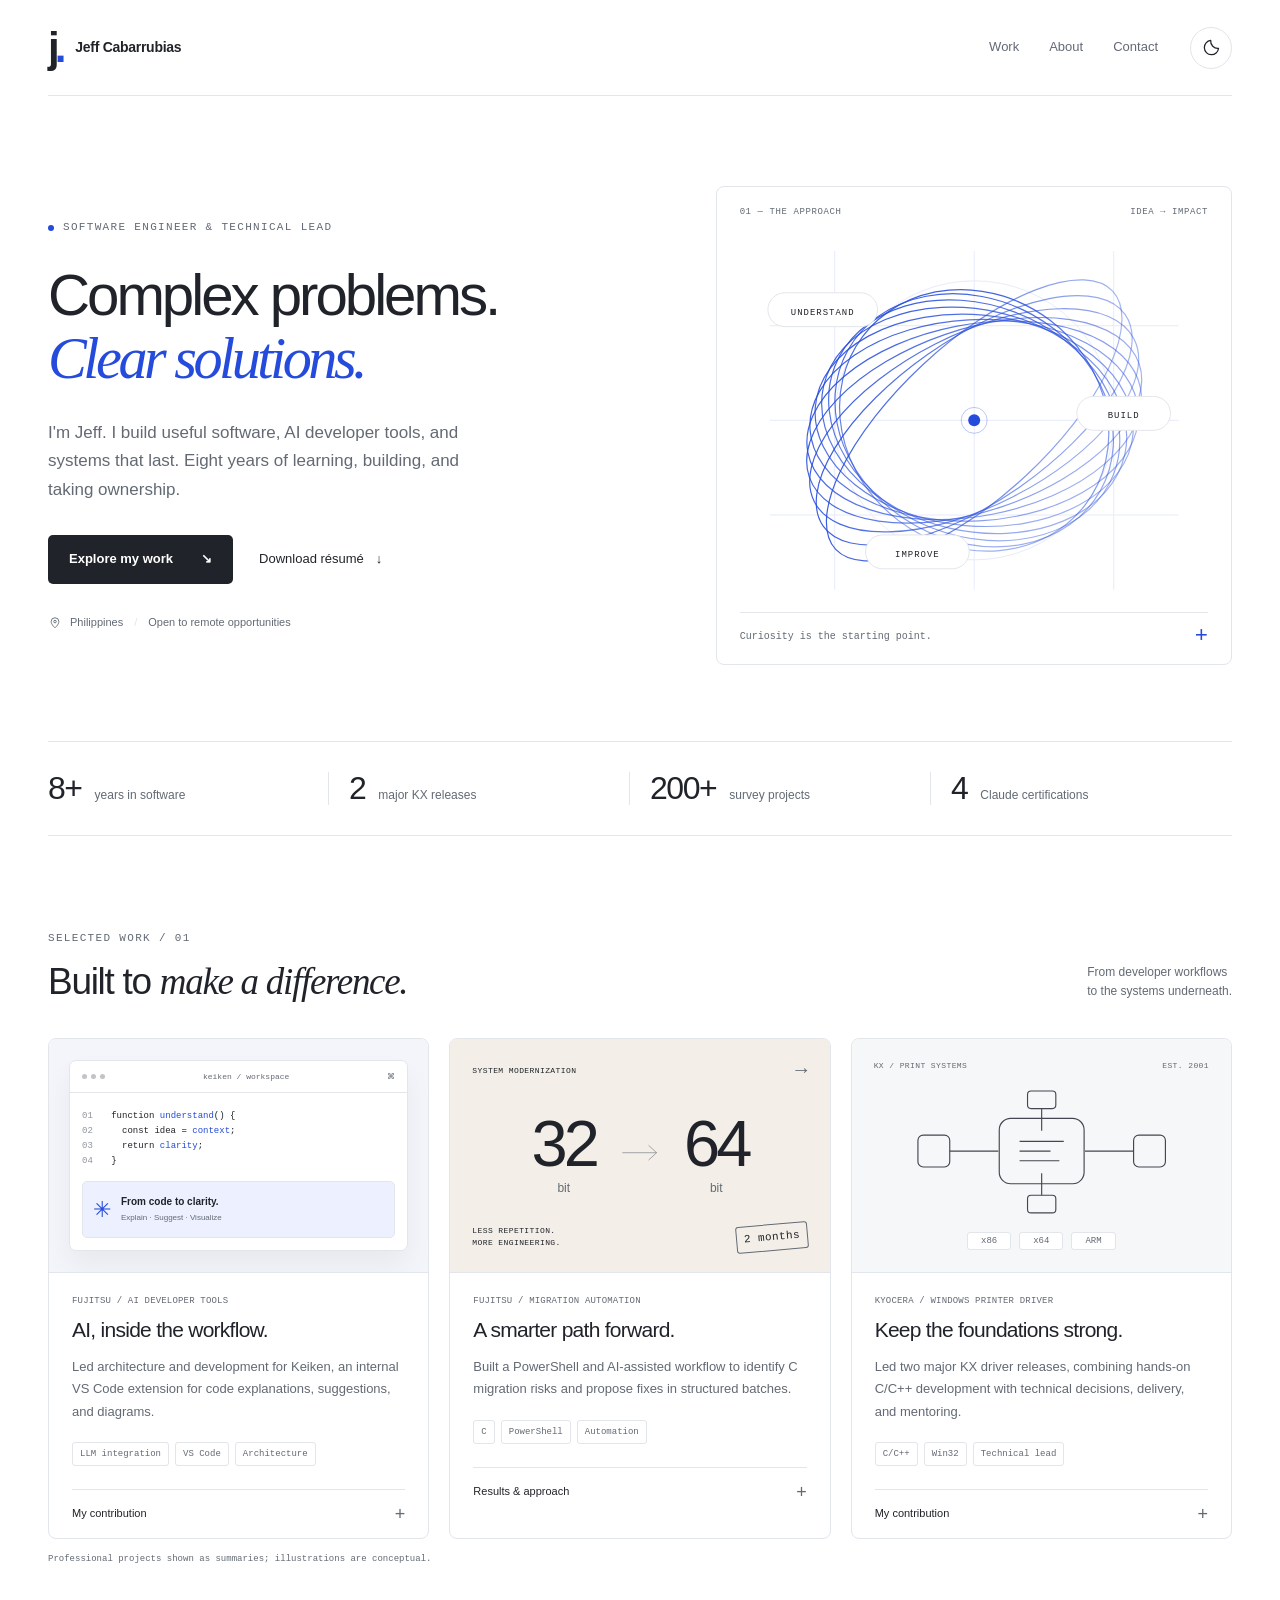
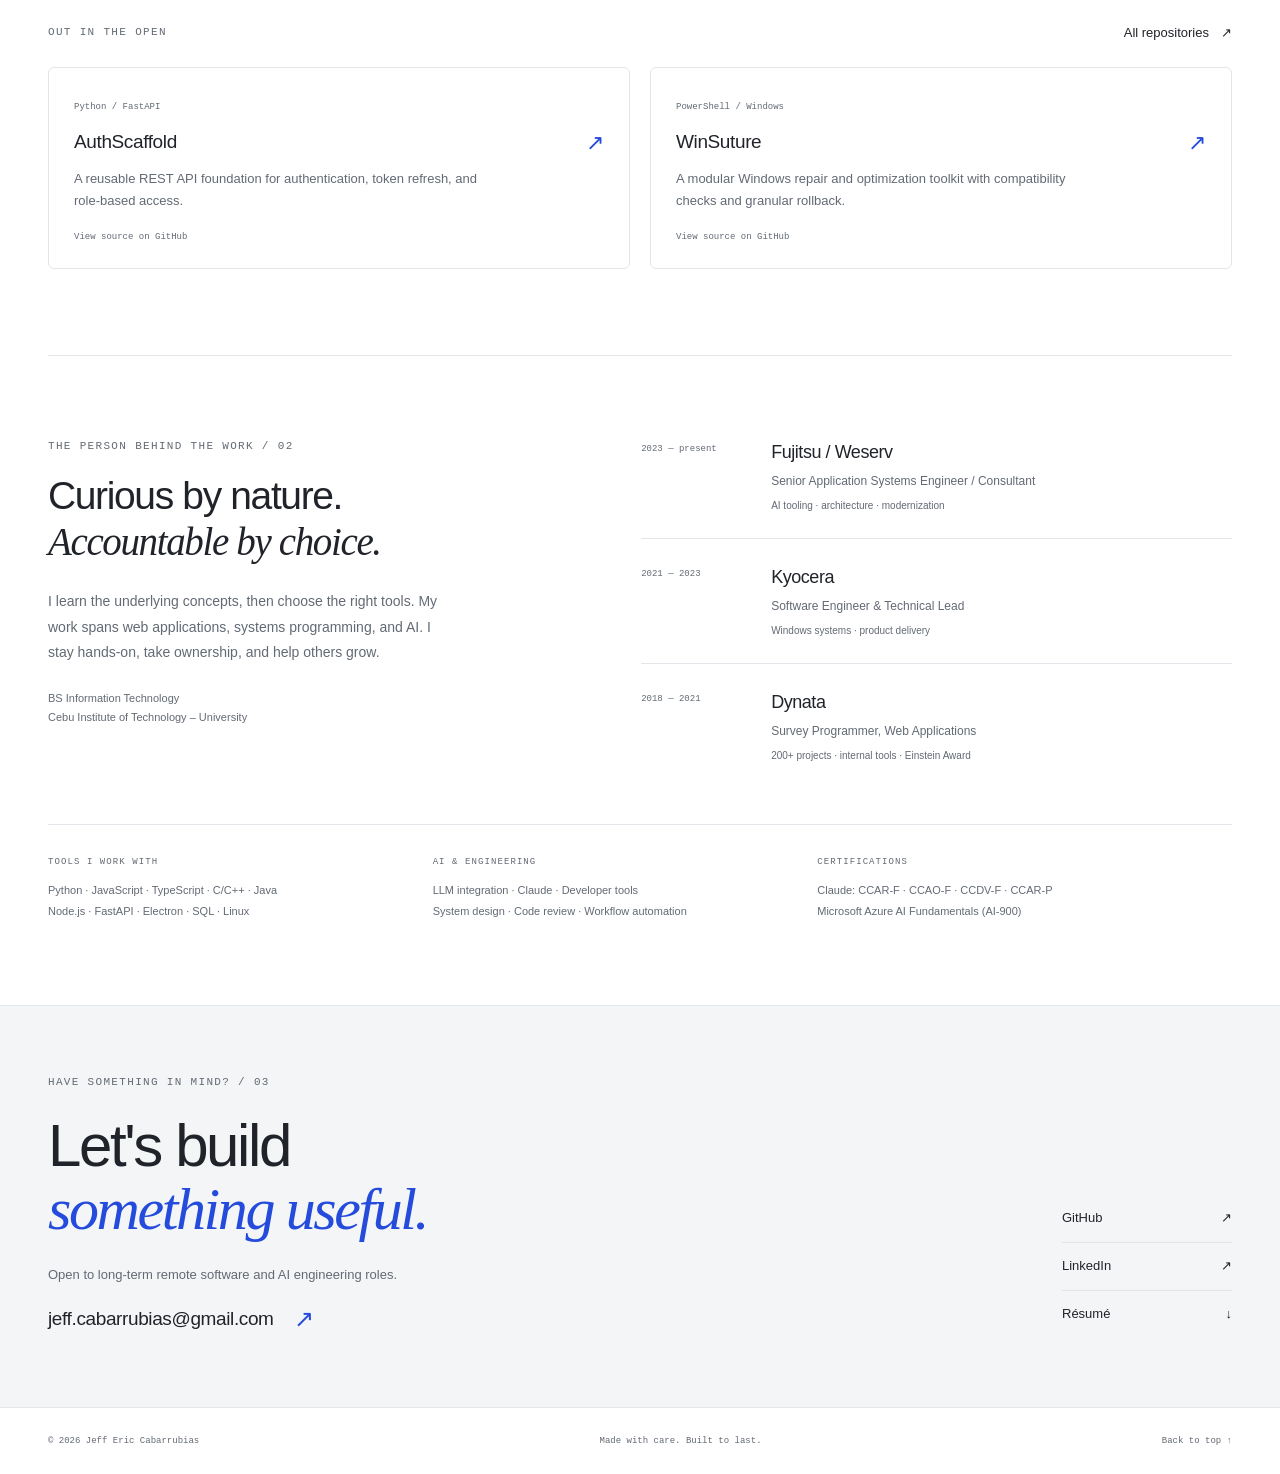
==== docs/index.html @ 63ec61ea "Add concise software and AI portfolio with light and dark themes" ====
<!doctype html>
<html lang="en" data-theme="light">
<head>
  <meta charset="utf-8">
  <meta name="viewport" content="width=device-width, initial-scale=1">
  <meta name="color-scheme" content="light dark">
  <meta name="theme-color" content="#ffffff">
  <meta name="description" content="Jeff Eric Cabarrubias — senior software engineer and technical lead. Software architecture, AI developer tools, and systems modernization. Based in the Philippines, open to remote work.">
  <meta property="og:title" content="Jeff Cabarrubias — Software & AI Engineer">
  <meta property="og:description" content="Complex problems. Clear solutions. Selected work in software, AI developer tools, and systems modernization.">
  <meta property="og:type" content="website">
  <meta property="og:url" content="https://idealkingdom.github.io/idealkingdom/">
  <meta property="og:image" content="https://idealkingdom.github.io/idealkingdom/assets/social.png">
  <meta name="twitter:card" content="summary_large_image">
  <link rel="canonical" href="https://idealkingdom.github.io/idealkingdom/">
  <link rel="icon" href="assets/favicon.svg" type="image/svg+xml">
  <link rel="stylesheet" href="styles.css">
  <title>Jeff Cabarrubias — Software & AI Engineer</title>
  <script>
    try {
      if (localStorage.getItem('jeff-portfolio-theme') === 'dark') {
        document.documentElement.dataset.theme = 'dark';
        document.querySelector('meta[name="theme-color"]').content = '#141619';
      }
    } catch (_) {}
  </script>
  <script type="application/ld+json">
  {"@context":"https://schema.org","@type":"Person","name":"Jeff Eric Cabarrubias","jobTitle":"Senior Software Engineer / Technical Lead","url":"https://idealkingdom.github.io/idealkingdom/","email":"mailto:jeff.cabarrubias@gmail.com","sameAs":["https://github.com/idealkingdom","https://www.linkedin.com/in/jeff-eric-cabarrubias-9a2271164/"],"knowsAbout":["Software architecture","AI developer tools","Python","JavaScript","TypeScript","C/C++","Systems modernization"]}
  </script>
</head>
<body>
  <a class="skip-link" href="#main">Skip to content</a>
  <header class="site-header wrap">
    <a class="brand" href="#" aria-label="Jeff Cabarrubias, back to top"><span class="brand-mark" aria-hidden="true">j<span>.</span></span><span class="brand-name">Jeff Cabarrubias</span></a>
    <nav aria-label="Main navigation">
      <a href="#work">Work</a><a href="#about">About</a><a href="#contact">Contact</a>
    </nav>
    <button class="theme-toggle" id="theme-toggle" type="button" aria-label="Switch to dark mode" aria-pressed="false" hidden>
      <svg class="moon" viewBox="0 0 24 24" aria-hidden="true"><path d="M20.9 13A9 9 0 0 1 11 3.1 9 9 0 1 0 20.9 13Z"/></svg>
      <svg class="sun" viewBox="0 0 24 24" aria-hidden="true"><circle cx="12" cy="12" r="4"/><path d="M12 2v2m0 16v2M2 12h2m16 0h2M4.9 4.9l1.4 1.4m11.4 11.4 1.4 1.4M4.9 19.1l1.4-1.4M17.7 6.3l1.4-1.4"/></svg>
    </button>
  </header>

  <main id="main">
    <section class="hero wrap" aria-labelledby="hero-title">
      <div class="hero-copy">
        <p class="eyebrow"><span class="status-dot" aria-hidden="true"></span> Software engineer & technical lead</p>
        <h1 id="hero-title">Complex problems.<br><span class="serif accent">Clear solutions.</span></h1>
        <p class="hero-description">I'm Jeff. I build useful software, AI developer tools, and systems that last. Eight years of learning, building, and taking ownership.</p>
        <div class="hero-actions"><a class="button primary" href="#work">Explore my work <span aria-hidden="true">↘</span></a><a class="text-link" href="assets/Jeff_Eric_Cabarrubias_Resume.pdf" download>Download résumé <span aria-hidden="true">↓</span></a></div>
        <p class="location"><svg viewBox="0 0 20 20" aria-hidden="true"><path d="M15.5 8c0 4-5.5 9-5.5 9S4.5 12 4.5 8a5.5 5.5 0 1 1 11 0Z"/><circle cx="10" cy="8" r="1.8"/></svg> Philippines <span aria-hidden="true">/</span> Open to remote opportunities</p>
      </div>
      <div class="hero-art" aria-hidden="true">
        <div class="art-meta"><span>01 — THE APPROACH</span><span>IDEA → IMPACT</span></div>
        <svg class="orbit-art" viewBox="0 0 470 380" fill="none">
          <defs><linearGradient id="orbit-ink" x1="65" y1="60" x2="400" y2="350" gradientUnits="userSpaceOnUse"><stop stop-color="currentColor"/><stop offset="1" stop-color="currentColor" stop-opacity=".28"/></linearGradient></defs>
          <g class="art-grid" stroke="currentColor" opacity=".1"><path d="M30 95h410M30 190h410M30 285h410M95 20v340M235 20v340M375 20v340"/><circle cx="235" cy="190" r="140"/></g>
          <g stroke="url(#orbit-ink)" stroke-width="1.2">
            <ellipse cx="235" cy="190" rx="190" ry="76" transform="rotate(-43 235 190)"/><ellipse cx="235" cy="190" rx="185" ry="81" transform="rotate(-35 235 190)"/><ellipse cx="235" cy="190" rx="180" ry="86" transform="rotate(-27 235 190)"/><ellipse cx="235" cy="190" rx="175" ry="91" transform="rotate(-19 235 190)"/><ellipse cx="235" cy="190" rx="170" ry="96" transform="rotate(-11 235 190)"/><ellipse cx="235" cy="190" rx="165" ry="101" transform="rotate(-3 235 190)"/><ellipse cx="235" cy="190" rx="160" ry="106" transform="rotate(5 235 190)"/><ellipse cx="235" cy="190" rx="155" ry="111" transform="rotate(13 235 190)"/><ellipse cx="235" cy="190" rx="150" ry="116" transform="rotate(21 235 190)"/><ellipse cx="235" cy="190" rx="145" ry="121" transform="rotate(29 235 190)"/><ellipse cx="235" cy="190" rx="140" ry="126" transform="rotate(37 235 190)"/>
          </g>
          <circle cx="235" cy="190" r="6" fill="currentColor"/><circle cx="235" cy="190" r="13" stroke="currentColor" opacity=".3"/>
          <g class="orbit-label"><rect x="28" y="62" width="110" height="34" rx="17"/><text x="83" y="84" text-anchor="middle">UNDERSTAND</text><rect x="338" y="166" width="94" height="34" rx="17"/><text x="385" y="188" text-anchor="middle">BUILD</text><rect x="126" y="305" width="104" height="34" rx="17"/><text x="178" y="327" text-anchor="middle">IMPROVE</text></g>
        </svg>
        <div class="art-footer"><span>Curiosity is the starting point.</span><span class="art-plus">+</span></div>
      </div>
    </section>

    <div class="proof-strip wrap" aria-label="Career highlights">
      <div><strong>8+</strong><span>years in software</span></div><div><strong>2</strong><span>major KX releases</span></div><div><strong>200+</strong><span>survey projects</span></div><div><strong>4</strong><span>Claude certifications</span></div>
    </div>

    <section id="work" class="work-section wrap" aria-labelledby="work-title">
      <div class="section-heading"><div><p class="eyebrow">Selected work / 01</p><h2 id="work-title">Built to <span class="serif">make a difference.</span></h2></div><p>From developer workflows<br>to the systems underneath.</p></div>
      <div class="case-grid">
        <article class="case-card">
          <div class="case-art ai-art" aria-hidden="true">
            <div class="mini-editor"><div class="editor-bar"><span><i></i><i></i><i></i></span><span>keiken / workspace</span><span>⌘</span></div><div class="editor-body"><div class="code-lines"><span><b>01</b> function <em>understand</em>() {</span><span><b>02</b> &nbsp; const idea = <em>context</em>;</span><span><b>03</b> &nbsp; return <em>clarity</em>;</span><span><b>04</b> }</span></div><div class="ai-panel"><span class="ai-star">✳</span><div><strong>From code to clarity.</strong><span>Explain · Suggest · Visualize</span></div></div></div></div>
          </div>
          <div class="case-body"><p class="project-meta">Fujitsu / AI developer tools</p><h3>AI, inside the workflow.</h3><p>Led architecture and development for Keiken, an internal VS Code extension for code explanations, suggestions, and diagrams.</p><div class="tags"><span>LLM integration</span><span>VS Code</span><span>Architecture</span></div><details><summary>My contribution <span aria-hidden="true">+</span></summary><div class="case-detail">Built key features, expanded language support, integrated model updates, resolved performance issues, and mentored developers. The focus: making AI useful where engineers already work.</div></details></div>
        </article>
        <article class="case-card">
          <div class="case-art migration-art" aria-hidden="true"><div class="migration-top"><span>SYSTEM MODERNIZATION</span><span>→</span></div><div class="bit-transfer"><span>32<span>bit</span></span><svg viewBox="0 0 70 34"><path d="M4 17h60M50 4l14 13-14 13"/></svg><span>64<span>bit</span></span></div><div class="migration-bottom"><span>LESS REPETITION.<br>MORE ENGINEERING.</span><span class="migration-stamp">2 months</span></div></div>
          <div class="case-body"><p class="project-meta">Fujitsu / Migration automation</p><h3>A smarter path forward.</h3><p>Built a PowerShell and AI-assisted workflow to identify C migration risks and propose fixes in structured batches.</p><div class="tags"><span>C</span><span>PowerShell</span><span>Automation</span></div><details><summary>Results & approach <span aria-hidden="true">+</span></summary><div class="case-detail">The team completed the project in 2 months against an initial 1–2 year estimate, saving approximately US$70k. I optimized batching and API usage; proposed fixes still needed engineering review and validation.</div></details></div>
        </article>
        <article class="case-card">
          <div class="case-art systems-art" aria-hidden="true"><div class="systems-top"><span>KX / PRINT SYSTEMS</span><span>EST. 2001</span></div><svg viewBox="0 0 340 155" class="systems-diagram"><path d="M66 77h55m98 0h55M170 29v25m0 48v25"/><rect x="122" y="40" width="96" height="74" rx="13"/><path d="M145 66h50m-50 11h35m-35 11h45"/><rect x="30" y="59" width="36" height="36" rx="6"/><rect x="274" y="59" width="36" height="36" rx="6"/><rect x="154" y="9" width="32" height="20" rx="4"/><rect x="154" y="127" width="32" height="20" rx="4"/></svg><div class="architecture-list"><span>x86</span><span>x64</span><span>ARM</span></div></div>
          <div class="case-body"><p class="project-meta">Kyocera / Windows printer driver</p><h3>Keep the foundations strong.</h3><p>Led two major KX driver releases, combining hands-on C/C++ development with technical decisions, delivery, and mentoring.</p><div class="tags"><span>C/C++</span><span>Win32</span><span>Technical lead</span></div><details><summary>My contribution <span aria-hidden="true">+</span></summary><div class="case-detail">Handled nearly 300 Jira tickets across two years. Added SHA-2 support for SNMP security and a modern WebView2 help experience while maintaining compatibility across printer models and architectures.</div></details></div>
        </article>
      </div>
      <p class="work-note">Professional projects shown as summaries; illustrations are conceptual.</p>

      <div class="public-work"><div class="public-heading"><p class="eyebrow">Out in the open</p><a class="text-link" href="https://github.com/idealkingdom" target="_blank" rel="noopener noreferrer">All repositories <span aria-hidden="true">↗</span></a></div><div class="repo-grid">
        <a class="repo-link" href="https://github.com/idealkingdom/rest-auth-scaffold-fastapi" target="_blank" rel="noopener noreferrer"><div><span class="repo-category">Python / FastAPI</span><h3>AuthScaffold <span aria-hidden="true">↗</span></h3><p>A reusable REST API foundation for authentication, token refresh, and role-based access.</p></div><span class="repo-footer">View source on GitHub</span></a>
        <a class="repo-link" href="https://github.com/idealkingdom/WinSuture" target="_blank" rel="noopener noreferrer"><div><span class="repo-category">PowerShell / Windows</span><h3>WinSuture <span aria-hidden="true">↗</span></h3><p>A modular Windows repair and optimization toolkit with compatibility checks and granular rollback.</p></div><span class="repo-footer">View source on GitHub</span></a>
      </div></div>
    </section>

    <section id="about" class="about-section wrap" aria-labelledby="about-title">
      <div class="about-intro"><p class="eyebrow">The person behind the work / 02</p><h2 id="about-title">Curious by nature.<br><span class="serif">Accountable by choice.</span></h2><p>I learn the underlying concepts, then choose the right tools. My work spans web applications, systems programming, and AI. I stay hands-on, take ownership, and help others grow.</p><p class="education">BS Information Technology<br>Cebu Institute of Technology – University</p></div>
      <div class="experience"><div class="experience-row"><span class="experience-date">2023 — present</span><div><h3>Fujitsu / Weserv</h3><p>Senior Application Systems Engineer / Consultant</p><span>AI tooling · architecture · modernization</span></div></div><div class="experience-row"><span class="experience-date">2021 — 2023</span><div><h3>Kyocera</h3><p>Software Engineer & Technical Lead</p><span>Windows systems · product delivery</span></div></div><div class="experience-row"><span class="experience-date">2018 — 2021</span><div><h3>Dynata</h3><p>Survey Programmer, Web Applications</p><span>200+ projects · internal tools · Einstein Award</span></div></div></div>
      <div class="toolbox"><div><p class="eyebrow">Tools I work with</p><p>Python · JavaScript · TypeScript · C/C++ · Java<br>Node.js · FastAPI · Electron · SQL · Linux</p></div><div><p class="eyebrow">AI & engineering</p><p>LLM integration · Claude · Developer tools<br>System design · Code review · Workflow automation</p></div><div><p class="eyebrow">Certifications</p><p>Claude: CCAR-F · CCAO-F · CCDV-F · CCAR-P<br>Microsoft Azure AI Fundamentals (AI-900)</p></div></div>
    </section>

    <section id="contact" class="contact-section" aria-labelledby="contact-title"><div class="wrap contact-inner"><div><p class="eyebrow">Have something in mind? / 03</p><h2 id="contact-title">Let's build<br><span class="serif">something useful.</span></h2><p>Open to long-term remote software and AI engineering roles.</p><a class="contact-email" href="mailto:jeff.cabarrubias@gmail.com">jeff.cabarrubias@gmail.com <span aria-hidden="true">↗</span></a></div><div class="contact-links"><a href="https://github.com/idealkingdom" target="_blank" rel="noopener noreferrer">GitHub <span aria-hidden="true">↗</span></a><a href="https://www.linkedin.com/in/jeff-eric-cabarrubias-9a2271164/" target="_blank" rel="noopener noreferrer">LinkedIn <span aria-hidden="true">↗</span></a><a href="assets/Jeff_Eric_Cabarrubias_Resume.pdf" download>Résumé <span aria-hidden="true">↓</span></a></div></div></section>
  </main>
  <footer class="site-footer wrap"><span>© <span id="year">2026</span> Jeff Eric Cabarrubias</span><span>Made with care. Built to last.</span><a href="#">Back to top <span aria-hidden="true">↑</span></a></footer>
  <script src="script.js" defer></script>
</body>
</html>
---- docs/styles.css ----
/* Light-first, dependency-free portfolio. All layout widths are fluid. */
:root{--bg:#fff;--fg:#202329;--muted:#636a74;--line:#e2e5e9;--surface:#f6f7f8;--accent:#244bdb;--accent-soft:#edf1ff;--header:rgba(255,255,255,.94);--art-bg:#f3f5fa;--code:#fff;--warm:#f3efe8;--ink:#444751;--contact:#f4f5f7;--focus:#244bdb;color-scheme:light;--sans:Arial,Helvetica,sans-serif;--mono:"SFMono-Regular",Consolas,"Liberation Mono",monospace}
:root[data-theme="dark"]{--bg:#141619;--fg:#edf0f4;--muted:#a7aeb9;--line:#343941;--surface:#20242a;--accent:#9aafff;--accent-soft:#252e49;--header:rgba(20,22,25,.94);--art-bg:#1d2537;--code:#1a1e25;--warm:#2e2b27;--ink:#cbd0dc;--contact:#1c2026;--focus:#b8c7ff;color-scheme:dark}
*{box-sizing:border-box}html{scroll-behavior:smooth;scroll-padding-top:100px}body{margin:0;background:var(--bg);color:var(--fg);font-family:var(--sans);font-size:16px;line-height:1.6;-webkit-font-smoothing:antialiased}a{color:inherit;text-decoration:none}button{font:inherit}svg{display:block}button,a,summary{-webkit-tap-highlight-color:transparent}a:focus-visible,button:focus-visible,summary:focus-visible{outline:3px solid var(--focus);outline-offset:5px;border-radius:4px}[hidden]{display:none!important}::selection{background:var(--accent);color:var(--bg)}.wrap{width:min(1184px,calc(100% - 96px));margin-inline:auto}.serif{font-family:Georgia,"Times New Roman",serif;font-weight:400;font-style:italic}.accent{color:var(--accent)}.eyebrow{font:11px/1.6 var(--mono);letter-spacing:.12em;text-transform:uppercase;margin:0 0 24px;color:var(--muted)}.skip-link{position:fixed;top:10px;left:10px;z-index:10;transform:translateY(-170%);padding:10px 16px;background:var(--fg);color:var(--bg)}.skip-link:focus{transform:none}
.site-header{display:flex;align-items:center;gap:32px;min-height:96px;border-bottom:1px solid var(--line)}.brand{display:flex;align-items:center;gap:14px;white-space:nowrap}.brand-mark{font-size:42px;line-height:1;font-weight:700;letter-spacing:-.12em}.brand-mark span{color:var(--accent)}.brand-name{font-size:14px;font-weight:600;letter-spacing:-.02em}.site-header nav{display:flex;gap:30px;margin-left:auto;font-size:13px}.site-header nav a{padding:10px 0;color:var(--muted)}.site-header nav a:hover{color:var(--accent)}.theme-toggle{width:42px;height:42px;display:grid;place-items:center;border:1px solid var(--line);border-radius:50%;background:var(--bg);color:var(--fg);cursor:pointer;flex-shrink:0}.theme-toggle:hover{background:var(--surface)}.theme-toggle svg{width:19px;height:19px;fill:none;stroke:currentColor;stroke-width:1.6;stroke-linecap:round;stroke-linejoin:round}.theme-toggle .sun{display:none}[data-theme="dark"] .theme-toggle .moon{display:none}[data-theme="dark"] .theme-toggle .sun{display:block}
.hero{display:grid;grid-template-columns:1.2fr 1fr;gap:48px;align-items:center;padding-top:90px;padding-bottom:76px}.hero .eyebrow{display:flex;align-items:center;gap:9px;margin-bottom:26px}.status-dot{width:6px;height:6px;background:var(--accent);border-radius:50%;flex-shrink:0}h1,h2,h3,p{overflow-wrap:break-word}h1{font-size:clamp(42px,4.55vw,66px);line-height:1.09;letter-spacing:-.052em;font-weight:500;margin:0 0 28px}h1 .serif{letter-spacing:-.06em;white-space:nowrap}.hero-description{max-width:425px;font-size:17px;line-height:1.7;color:var(--muted);margin:0 0 30px}.hero-actions{display:flex;align-items:center;gap:26px;flex-wrap:wrap}.button{display:inline-flex;align-items:center;gap:28px;padding:14px 21px;font-size:13px;font-weight:600;border-radius:5px;min-height:48px}.primary{background:var(--fg);color:var(--bg)}.primary:hover{background:var(--accent);color:var(--bg)}.text-link{display:inline-flex;gap:12px;align-items:center;font-size:13px;line-height:1.6;padding-block:8px}.text-link:hover{text-decoration:underline;text-underline-offset:5px}.location{display:flex;align-items:center;gap:8px;flex-wrap:wrap;margin:30px 0 0;font-size:11px;color:var(--muted)}.location svg{width:14px;height:14px;stroke:currentColor;stroke-width:1.3;fill:none}.location>span{color:var(--line);margin-inline:3px}
.hero-art{border:1px solid var(--line);border-radius:8px;padding:20px 23px 16px;align-self:center;position:relative;background:var(--bg);min-width:0}.art-meta{font:9px var(--mono);letter-spacing:.065em;display:flex;justify-content:space-between;gap:8px;color:var(--muted)}.orbit-art{width:100%;color:var(--accent);margin:14px 0 2px}.orbit-label rect{fill:var(--bg);stroke:var(--line);stroke-width:1}.orbit-label text{fill:var(--fg);font:9px var(--mono);letter-spacing:1px}.art-footer{border-top:1px solid var(--line);padding-top:13px;display:flex;align-items:center;justify-content:space-between;font:10px var(--mono);color:var(--muted)}.art-plus{color:var(--accent);font-size:22px;line-height:1}
.proof-strip{display:grid;grid-template-columns:repeat(4,1fr);border-top:1px solid var(--line);border-bottom:1px solid var(--line);padding:30px 0;gap:20px}.proof-strip>div{display:flex;align-items:baseline;gap:13px;border-right:1px solid var(--line);padding-right:15px}.proof-strip>div:last-child{border:0;padding:0}.proof-strip strong{font-size:32px;line-height:1;font-weight:500;letter-spacing:-.045em}.proof-strip span{font-size:12px;color:var(--muted)}
.work-section{padding-top:94px;padding-bottom:86px}.section-heading{display:flex;justify-content:space-between;align-items:flex-end;gap:30px;margin-bottom:34px}.section-heading .eyebrow{margin-bottom:13px}h2{font-weight:500;font-size:37px;letter-spacing:-.035em;line-height:1.18;margin:0}.section-heading>p{font-size:12px;color:var(--muted);margin:0 0 3px}.case-grid{display:grid;grid-template-columns:repeat(3,minmax(0,1fr));gap:20px}.case-card{border:1px solid var(--line);border-radius:8px;overflow:hidden;min-width:0;background:var(--bg)}.case-art{height:234px;overflow:hidden;position:relative;display:flex;flex-direction:column;justify-content:center;border-bottom:1px solid var(--line)}.ai-art{background:var(--art-bg);padding:28px 20px}.mini-editor{background:var(--code);border:1px solid var(--line);border-radius:7px;box-shadow:0 15px 28px rgba(0,0,0,.05)}.editor-bar{padding:11px 12px;display:flex;align-items:center;justify-content:space-between;color:var(--muted);gap:6px;font:8px var(--mono);border-bottom:1px solid var(--line)}.editor-bar>span:first-child{display:flex;gap:4px}.editor-bar i{display:block;width:5px;height:5px;border-radius:50%;background:var(--muted);opacity:.4}.editor-body{padding:18px 12px 12px}.code-lines{display:grid;gap:5px;font:9px var(--mono);color:var(--fg);white-space:nowrap}.code-lines b{font-weight:400;color:var(--muted);opacity:.7;padding-right:13px}.code-lines em{font-style:normal;color:var(--accent)}.ai-panel{display:flex;align-items:center;gap:10px;margin-top:15px;padding:12px 10px;background:var(--accent-soft);border:1px solid var(--line);border-radius:5px}.ai-star{font-size:22px;color:var(--accent);line-height:1}.ai-panel strong{font-size:10px;display:block;font-weight:600}.ai-panel div>span{font-size:8px;color:var(--muted);display:block;margin-top:2px}.migration-art{background:var(--warm);padding:22px;color:var(--fg);justify-content:space-between}.migration-top,.migration-bottom{display:flex;justify-content:space-between;align-items:center;gap:15px;font:8px/1.5 var(--mono);letter-spacing:.05em}.migration-top>span:last-child{font-size:20px;color:var(--muted);line-height:1}.bit-transfer{display:flex;justify-content:center;align-items:center;gap:24px}.bit-transfer>span{font-size:65px;line-height:1;letter-spacing:-.06em}.bit-transfer>span>span{font-size:12px;display:block;text-align:center;letter-spacing:0;margin-top:6px;color:var(--muted)}.bit-transfer svg{width:40px;fill:none;stroke:var(--muted);stroke-width:1;flex-shrink:0}.migration-stamp{border:1px solid var(--muted);border-radius:3px;font-size:11px;padding:4px 7px;transform:rotate(-5deg);white-space:nowrap}.systems-art{background:var(--surface);padding:22px;justify-content:space-between}.systems-top{display:flex;justify-content:space-between;font:8px var(--mono);letter-spacing:.05em;color:var(--muted);gap:8px}.systems-diagram{width:100%;height:137px;fill:none;stroke:var(--ink);stroke-width:1.3}.architecture-list{display:flex;justify-content:center;gap:8px}.architecture-list span{border:1px solid var(--line);border-radius:3px;padding:3px 13px;font:9px var(--mono);color:var(--muted);background:var(--bg)}.case-body{padding:23px 23px 0}.project-meta{font:9px var(--mono);letter-spacing:.02em;text-transform:uppercase;color:var(--muted);margin:0 0 11px}.case-body h3{font-size:21px;line-height:1.25;font-weight:500;letter-spacing:-.035em;margin:0 0 13px}.case-body>p:not(.project-meta){font-size:13px;line-height:1.7;color:var(--muted);margin:0 0 19px}.tags{display:flex;gap:6px;flex-wrap:wrap;margin-bottom:23px}.tags span{font:9px/1.4 var(--mono);border:1px solid var(--line);padding:5px 7px;border-radius:3px;color:var(--muted)}details{border-top:1px solid var(--line)}summary{display:flex;align-items:center;justify-content:space-between;gap:12px;list-style:none;cursor:pointer;padding:15px 0;font-size:11px;min-height:48px}summary::-webkit-details-marker{display:none}summary>span{font-size:18px;line-height:1;color:var(--muted)}details[open] summary>span{transform:rotate(45deg)}summary:hover{color:var(--accent)}.case-detail{font-size:12px;line-height:1.75;color:var(--muted);padding-bottom:22px}.work-note{font:9px/1.6 var(--mono);color:var(--muted);margin:13px 0 0}.public-work{margin-top:48px}.public-heading{display:flex;justify-content:space-between;align-items:center;gap:20px;margin-bottom:16px}.public-heading .eyebrow{margin:0}.repo-grid{display:grid;grid-template-columns:repeat(2,minmax(0,1fr));gap:20px}.repo-link{border:1px solid var(--line);border-radius:6px;padding:23px 25px;display:flex;flex-direction:column;justify-content:space-between;gap:18px;min-width:0;transition:background .15s,border-color .15s}.repo-link:hover{background:var(--surface);border-color:var(--muted)}.repo-category,.repo-footer{font:9px/1.6 var(--mono);color:var(--muted)}.repo-link h3{display:flex;justify-content:space-between;align-items:center;gap:15px;font-size:19px;font-weight:500;letter-spacing:-.02em;margin:8px 0}.repo-link h3>span{font-size:22px;color:var(--accent)}.repo-link p{font-size:13px;line-height:1.7;color:var(--muted);margin:0;max-width:430px}
.about-section{border-top:1px solid var(--line);display:grid;grid-template-columns:1fr 1.1fr;gap:56px;padding-top:82px;padding-bottom:83px}.about-intro .eyebrow{margin-bottom:18px}.about-intro h2{font-size:39px;margin-bottom:24px}.about-intro>p:not(.eyebrow){font-size:14px;line-height:1.8;color:var(--muted);max-width:400px;margin:0}.about-intro>.education{margin-top:24px!important;font-size:11px!important;line-height:1.7!important}.experience-row{display:grid;grid-template-columns:112px 1fr;gap:18px;border-bottom:1px solid var(--line);padding:24px 0}.experience-row:first-child{padding-top:0}.experience-row:last-child{border-bottom:0;padding-bottom:0}.experience-date{font:9px/1.6 var(--mono);color:var(--muted);padding-top:4px;white-space:nowrap}.experience h3{font-size:18px;letter-spacing:-.025em;font-weight:500;margin:0 0 5px}.experience p{font-size:12px;line-height:1.6;margin:0;color:var(--muted)}.experience-row div>span{font-size:10px;line-height:1.6;display:block;color:var(--muted);margin-top:7px}.toolbox{grid-column:1/-1;display:grid;grid-template-columns:1fr 1fr 1.15fr;gap:24px;border-top:1px solid var(--line);padding-top:30px;margin-top:4px}.toolbox .eyebrow{font-size:9px;margin-bottom:11px}.toolbox div>p:last-child{font-size:11px;color:var(--muted);line-height:1.9;margin:0}
.contact-section{background:var(--contact);border-top:1px solid var(--line);border-bottom:1px solid var(--line)}.contact-inner{display:flex;justify-content:space-between;gap:50px;padding-block:68px;align-items:flex-end}.contact-inner .eyebrow{margin-bottom:22px}.contact-inner h2{font-size:60px;line-height:1.06;letter-spacing:-.04em}.contact-inner h2 .serif{color:var(--accent)}.contact-inner p:not(.eyebrow){font-size:13px;color:var(--muted);margin:23px 0 15px}.contact-email{display:inline-flex;align-items:center;gap:20px;font-size:19px;letter-spacing:-.02em;overflow-wrap:anywhere}.contact-email:hover{text-decoration:underline;text-underline-offset:5px}.contact-email span{color:var(--accent);font-size:24px;flex-shrink:0}.contact-links{min-width:170px;display:grid}.contact-links a{display:flex;align-items:center;justify-content:space-between;gap:45px;border-bottom:1px solid var(--line);font-size:13px;padding:13px 0;min-height:48px}.contact-links a:last-child{border:0}.contact-links a:hover{color:var(--accent)}.site-footer{display:flex;justify-content:space-between;align-items:center;gap:20px;padding-block:26px;color:var(--muted);font:9px/1.6 var(--mono)}.site-footer>a{white-space:nowrap}.site-footer>a:hover{color:var(--accent)}
@media(min-width:1440px){.hero{padding-top:105px;padding-bottom:90px}}
@media(max-width:1050px){.wrap{width:calc(100% - 64px)}.hero{gap:28px;padding-top:70px}.hero-description{font-size:15px}.hero-actions{gap:14px}.button{gap:16px;padding:13px 16px}.text-link{font-size:12px}.proof-strip>div{display:block}.proof-strip span{display:block;margin-top:8px}.case-grid{gap:14px}.case-body{padding:20px 18px 0}.case-body h3{font-size:19px}.case-art{height:213px}.ai-art{padding:22px 12px}.editor-body{padding:16px 9px 9px}.editor-bar{padding:10px 9px}.code-lines{font-size:8px}.bit-transfer{gap:15px}.bit-transfer>span{font-size:54px}.migration-art,.systems-art{padding:18px}.about-section{gap:35px}.experience-row{grid-template-columns:100px 1fr;gap:12px}.contact-inner h2{font-size:54px}}
@media(max-width:800px){.hero{grid-template-columns:1fr 1fr;gap:20px;padding-top:55px;padding-bottom:55px}h1{font-size:clamp(35px,5vw,42px)}.hero-art{padding:15px 15px 11px}.art-meta{font-size:7px}.art-footer{font-size:8px}.hero .eyebrow{font-size:9px}.hero-description{font-size:14px}.location{font-size:10px;gap:5px}.hero-actions{gap:8px}.button{font-size:11px;gap:12px;padding:12px}.text-link{font-size:11px}.case-grid{grid-template-columns:1fr}.case-card{display:grid;grid-template-columns:1fr 1.25fr}.case-art{height:100%;min-height:270px;border-bottom:0;border-right:1px solid var(--line)}.case-body{padding:25px 25px 0}.case-body h3{font-size:23px}.ai-art{padding:25px}.editor-body{padding:22px 14px 14px}.editor-bar{padding:12px 14px}.code-lines{font-size:9px}.migration-art,.systems-art{padding:28px}.bit-transfer>span{font-size:65px}.systems-diagram{height:auto}.work-section{padding-top:65px;padding-bottom:60px}.section-heading h2{font-size:31px}.section-heading>p{display:none}.about-section{grid-template-columns:1fr;gap:35px;padding-top:60px;padding-bottom:60px}.about-intro>p:not(.eyebrow){max-width:580px}.experience-row{grid-template-columns:135px 1fr}.toolbox{grid-template-columns:1fr 1fr;gap:24px}.toolbox>div:last-child{grid-column:1/-1}.contact-inner{padding-block:52px;gap:30px}.contact-inner h2{font-size:46px}.contact-email{font-size:16px;gap:12px}.contact-links{min-width:130px}.site-footer>span:nth-child(2){display:none}}
@media(max-width:600px){.wrap{width:calc(100% - 40px)}.site-header{min-height:80px;gap:18px;flex-wrap:wrap;padding-block:16px}.brand-name{font-size:12px}.brand-mark{font-size:37px}.site-header nav{gap:18px;font-size:11px}.theme-toggle{width:36px;height:36px}.hero{grid-template-columns:1fr;gap:40px;padding-top:48px;padding-bottom:42px}h1{font-size:clamp(38px,8vw,48px);margin-bottom:23px}.hero-description{font-size:16px;max-width:450px}.hero .eyebrow{font-size:10px;margin-bottom:23px}.hero-actions{gap:22px}.button{font-size:12px;padding:14px 18px;gap:25px}.text-link{font-size:12px}.location{font-size:11px;margin-top:23px}.hero-art{max-width:450px;width:100%;margin-inline:auto;padding:19px 22px 13px}.orbit-art{max-height:290px}.art-meta{font-size:8px}.art-footer{font-size:9px}.proof-strip{grid-template-columns:1fr 1fr;padding:24px 0;row-gap:26px}.proof-strip>div:nth-child(2){border:0}.proof-strip strong{font-size:30px}.proof-strip span{font-size:11px}.section-heading h2{font-size:32px;max-width:330px}.case-card{display:block}.case-art{height:240px;min-height:0;border-right:0;border-bottom:1px solid var(--line)}.ai-art{padding:28px 35px}.mini-editor{max-width:345px;width:100%;margin-inline:auto}.editor-body{padding:18px 14px 14px}.code-lines{font-size:10px}.ai-panel strong{font-size:11px}.ai-panel div>span{font-size:9px}.migration-art,.systems-art{padding:25px 30px}.systems-diagram{height:135px}.case-body{padding:24px 24px 0}.case-grid{gap:23px}.case-body h3{font-size:23px}.case-body>p:not(.project-meta){font-size:14px}.project-meta{font-size:10px}.tags span{font-size:10px}.case-body summary{font-size:12px;min-height:52px}.case-detail{font-size:13px}.work-note{font-size:8px}.repo-grid{grid-template-columns:1fr;gap:15px}.public-work{margin-top:34px}.public-heading .eyebrow{font-size:10px}.repo-link{padding:22px 24px}.about-intro h2{font-size:35px}.experience-row{grid-template-columns:1fr;gap:7px;padding-block:22px}.experience-date{font-size:10px;padding-top:0}.experience h3{font-size:20px}.experience p{font-size:13px}.experience-row div>span{font-size:11px}.toolbox{grid-template-columns:1fr;gap:23px;padding-top:28px}.toolbox>div:last-child{grid-column:auto}.toolbox .eyebrow{font-size:10px}.toolbox div>p:last-child{font-size:12px}.contact-inner{display:block;padding-block:47px}.contact-inner h2{font-size:46px}.contact-inner .eyebrow{font-size:10px}.contact-inner p:not(.eyebrow){font-size:12px;max-width:300px}.contact-email{font-size:16px}.contact-links{display:flex;gap:25px;margin-top:30px;min-width:0}.contact-links a{border:0;gap:10px;font-size:12px;padding:8px 0;min-height:44px}.site-footer{font-size:8px;gap:12px;padding-block:21px}}
@media(max-width:420px){.site-header{display:grid;grid-template-columns:1fr auto;gap:10px 14px}.brand-name{line-height:1.25}.site-header nav{grid-column:1/-1;grid-row:2;gap:24px;margin-left:0}.theme-toggle{grid-column:2;grid-row:1;width:33px;height:33px}.brand{gap:10px}.hero-actions{gap:12px}.button{gap:14px;padding:13px 14px}.text-link{font-size:11px}.hero h1{font-size:clamp(32px,8.5vw,38px)}.hero .eyebrow{font-size:9px}.contact-email{font-size:14px}.contact-inner h2{font-size:40px}.ai-art{padding:26px 20px}.code-lines{font-size:9px}.migration-art,.systems-art{padding:25px}.art-meta{font-size:7px}.site-footer>span{max-width:175px}}
@media(prefers-reduced-motion:reduce){html{scroll-behavior:auto}*,*::before,*::after{transition:none!important;animation:none!important}}
@media print{.theme-toggle,.hero-art,.case-art,.hero-actions,.contact-links,.skip-link{display:none!important}:root,:root[data-theme="dark"]{--bg:#fff;--fg:#000;--muted:#444;--line:#ccc;--contact:#fff;--accent:#000}body{font-size:11px}.wrap{width:100%}.hero,.work-section,.about-section,.contact-inner{padding-block:24px}.hero{display:block}.case-grid{display:block}.case-card{break-inside:avoid;margin-bottom:15px}.case-body{padding:15px}.proof-strip strong{font-size:20px}details .case-detail{display:block}h1{font-size:36px}.contact-inner h2{font-size:32px}.toolbox{gap:15px}}
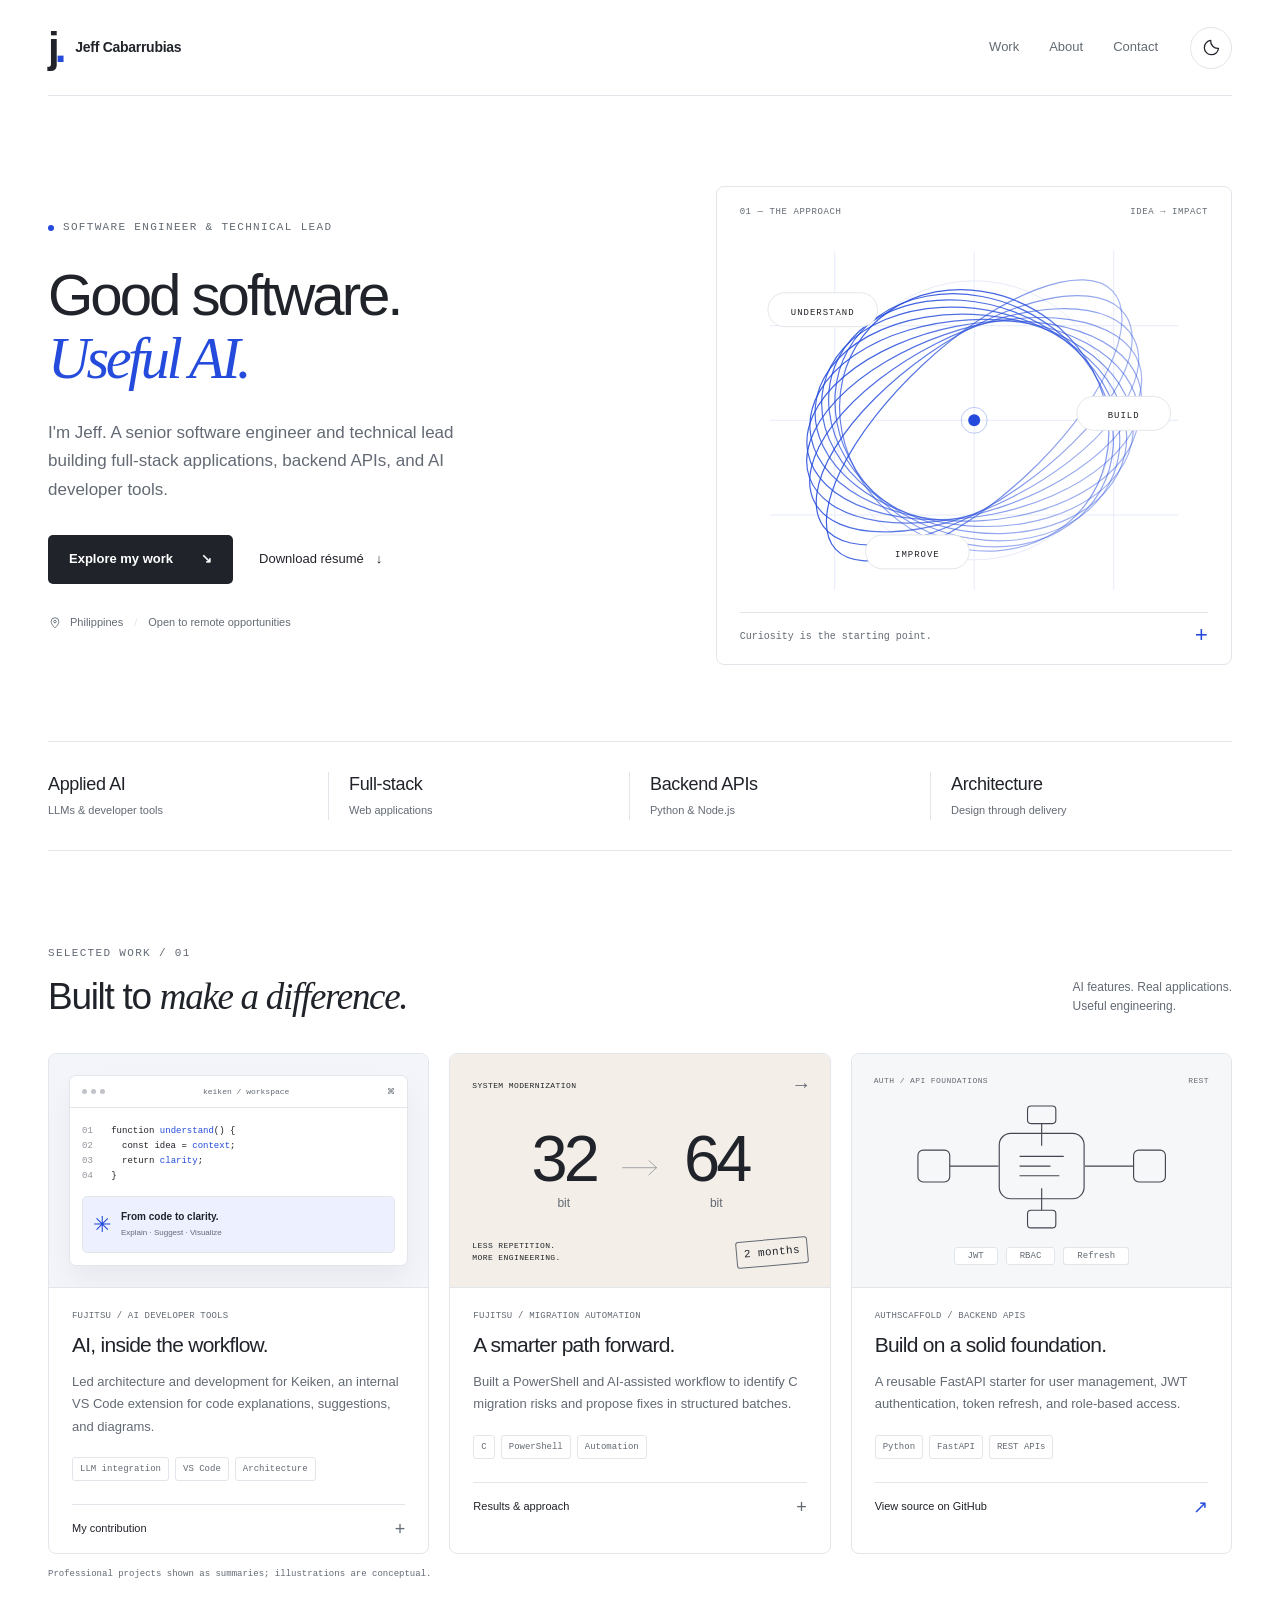
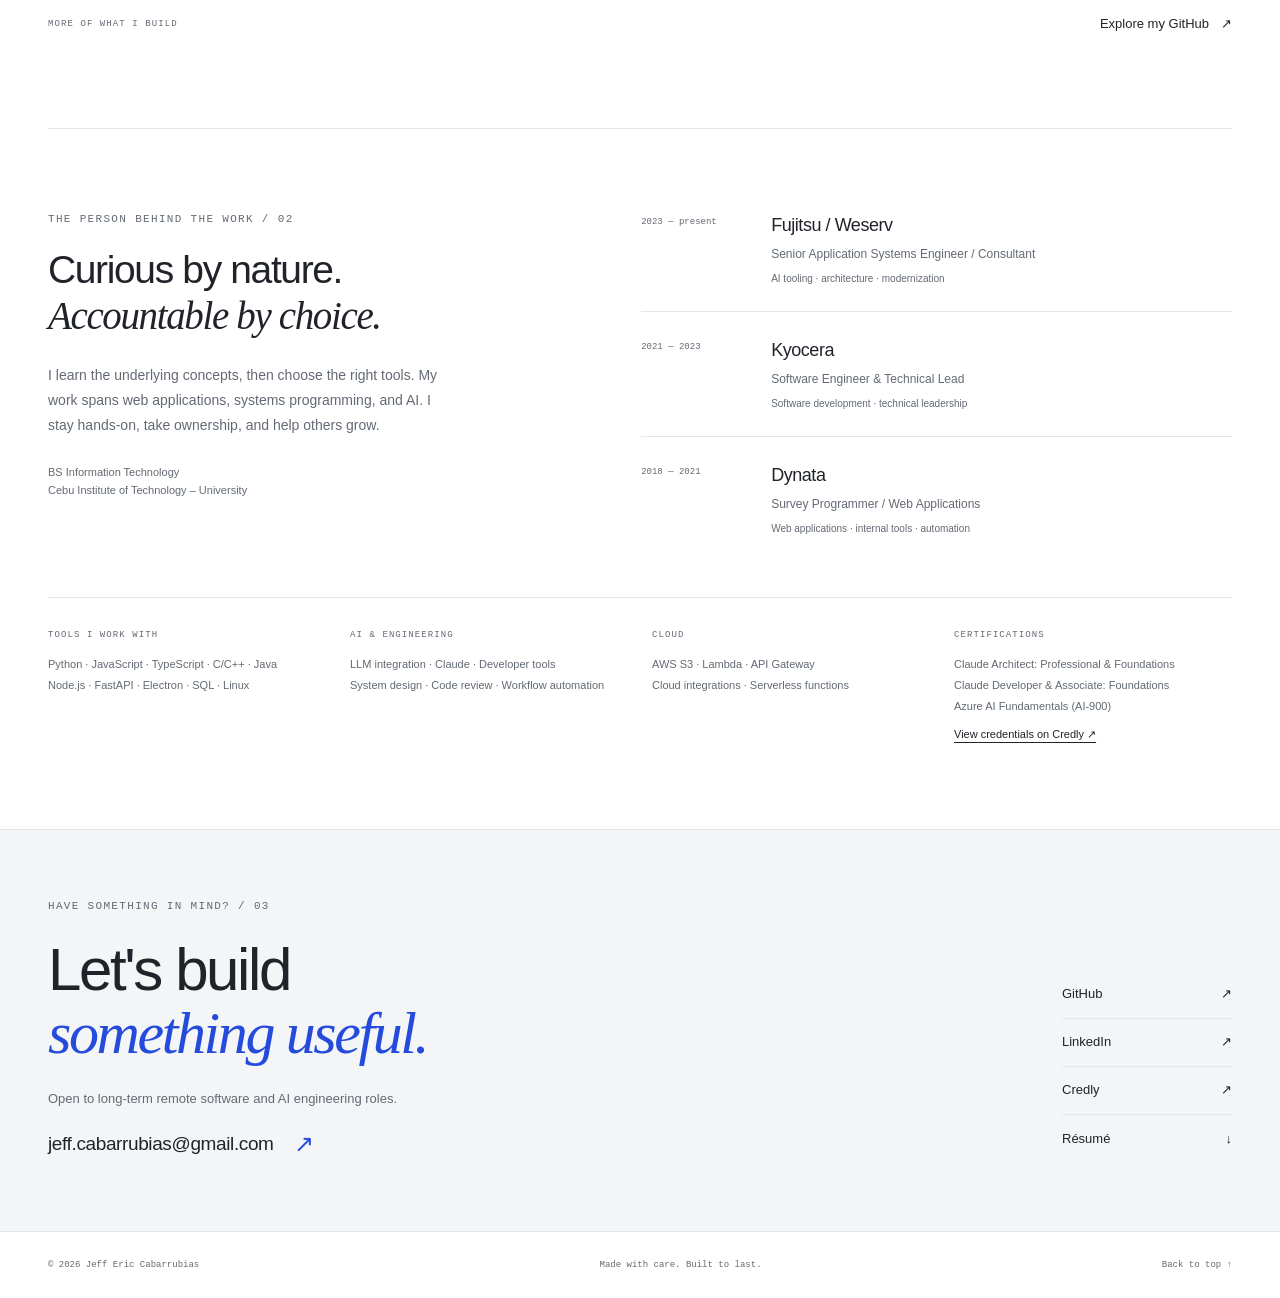
==== commit 7efb7e94: "Focus portfolio on software and AI engineering; add AWS skills and Credly" ====
--- a/docs/index.html
+++ b/docs/index.html
@@ -7,7 +7,7 @@
   <meta name="theme-color" content="#ffffff">
   <meta name="description" content="Jeff Eric Cabarrubias — senior software engineer and technical lead. Software architecture, AI developer tools, and systems modernization. Based in the Philippines, open to remote work.">
   <meta property="og:title" content="Jeff Cabarrubias — Software & AI Engineer">
-  <meta property="og:description" content="Complex problems. Clear solutions. Selected work in software, AI developer tools, and systems modernization.">
+  <meta property="og:description" content="Good software. Useful AI. Full-stack development, backend APIs, software architecture, and AI developer tools.">
   <meta property="og:type" content="website">
   <meta property="og:url" content="https://idealkingdom.github.io/idealkingdom/">
   <meta property="og:image" content="https://idealkingdom.github.io/idealkingdom/assets/social.png">
@@ -25,7 +25,7 @@
     } catch (_) {}
   </script>
   <script type="application/ld+json">
-  {"@context":"https://schema.org","@type":"Person","name":"Jeff Eric Cabarrubias","jobTitle":"Senior Software Engineer / Technical Lead","url":"https://idealkingdom.github.io/idealkingdom/","email":"mailto:jeff.cabarrubias@gmail.com","sameAs":["https://github.com/idealkingdom","https://www.linkedin.com/in/jeff-eric-cabarrubias-9a2271164/"],"knowsAbout":["Software architecture","AI developer tools","Python","JavaScript","TypeScript","C/C++","Systems modernization"]}
+  {"@context":"https://schema.org","@type":"Person","name":"Jeff Eric Cabarrubias","jobTitle":"Senior Software Engineer / Technical Lead","url":"https://idealkingdom.github.io/idealkingdom/","email":"mailto:jeff.cabarrubias@gmail.com","sameAs":["https://github.com/idealkingdom","https://www.linkedin.com/in/jeff-eric-cabarrubias-9a2271164/","https://www.credly.com/users/jeff-eric-cabarrubias/badges/credly"],"knowsAbout":["Software architecture","AI developer tools","Python","JavaScript","TypeScript","C/C++","Systems modernization"]}
   </script>
 </head>
 <body>
@@ -45,8 +45,8 @@
     <section class="hero wrap" aria-labelledby="hero-title">
       <div class="hero-copy">
         <p class="eyebrow"><span class="status-dot" aria-hidden="true"></span> Software engineer & technical lead</p>
-        <h1 id="hero-title">Complex problems.<br><span class="serif accent">Clear solutions.</span></h1>
-        <p class="hero-description">I'm Jeff. I build useful software, AI developer tools, and systems that last. Eight years of learning, building, and taking ownership.</p>
+        <h1 id="hero-title">Good software.<br><span class="serif accent">Useful AI.</span></h1>
+        <p class="hero-description">I'm Jeff. A senior software engineer and technical lead building full-stack applications, backend APIs, and AI developer tools.</p>
         <div class="hero-actions"><a class="button primary" href="#work">Explore my work <span aria-hidden="true">↘</span></a><a class="text-link" href="assets/Jeff_Eric_Cabarrubias_Resume.pdf" download>Download résumé <span aria-hidden="true">↓</span></a></div>
         <p class="location"><svg viewBox="0 0 20 20" aria-hidden="true"><path d="M15.5 8c0 4-5.5 9-5.5 9S4.5 12 4.5 8a5.5 5.5 0 1 1 11 0Z"/><circle cx="10" cy="8" r="1.8"/></svg> Philippines <span aria-hidden="true">/</span> Open to remote opportunities</p>
       </div>
@@ -65,12 +65,12 @@
       </div>
     </section>
 
-    <div class="proof-strip wrap" aria-label="Career highlights">
-      <div><strong>8+</strong><span>years in software</span></div><div><strong>2</strong><span>major KX releases</span></div><div><strong>200+</strong><span>survey projects</span></div><div><strong>4</strong><span>Claude certifications</span></div>
+    <div class="proof-strip capability-strip wrap" aria-label="Engineering focus">
+      <div><strong>Applied AI</strong><span>LLMs & developer tools</span></div><div><strong>Full-stack</strong><span>Web applications</span></div><div><strong>Backend APIs</strong><span>Python & Node.js</span></div><div><strong>Architecture</strong><span>Design through delivery</span></div>
     </div>
 
     <section id="work" class="work-section wrap" aria-labelledby="work-title">
-      <div class="section-heading"><div><p class="eyebrow">Selected work / 01</p><h2 id="work-title">Built to <span class="serif">make a difference.</span></h2></div><p>From developer workflows<br>to the systems underneath.</p></div>
+      <div class="section-heading"><div><p class="eyebrow">Selected work / 01</p><h2 id="work-title">Built to <span class="serif">make a difference.</span></h2></div><p>AI features. Real applications.<br>Useful engineering.</p></div>
       <div class="case-grid">
         <article class="case-card">
           <div class="case-art ai-art" aria-hidden="true">
@@ -83,25 +83,22 @@
           <div class="case-body"><p class="project-meta">Fujitsu / Migration automation</p><h3>A smarter path forward.</h3><p>Built a PowerShell and AI-assisted workflow to identify C migration risks and propose fixes in structured batches.</p><div class="tags"><span>C</span><span>PowerShell</span><span>Automation</span></div><details><summary>Results & approach <span aria-hidden="true">+</span></summary><div class="case-detail">The team completed the project in 2 months against an initial 1–2 year estimate, saving approximately US$70k. I optimized batching and API usage; proposed fixes still needed engineering review and validation.</div></details></div>
         </article>
         <article class="case-card">
-          <div class="case-art systems-art" aria-hidden="true"><div class="systems-top"><span>KX / PRINT SYSTEMS</span><span>EST. 2001</span></div><svg viewBox="0 0 340 155" class="systems-diagram"><path d="M66 77h55m98 0h55M170 29v25m0 48v25"/><rect x="122" y="40" width="96" height="74" rx="13"/><path d="M145 66h50m-50 11h35m-35 11h45"/><rect x="30" y="59" width="36" height="36" rx="6"/><rect x="274" y="59" width="36" height="36" rx="6"/><rect x="154" y="9" width="32" height="20" rx="4"/><rect x="154" y="127" width="32" height="20" rx="4"/></svg><div class="architecture-list"><span>x86</span><span>x64</span><span>ARM</span></div></div>
-          <div class="case-body"><p class="project-meta">Kyocera / Windows printer driver</p><h3>Keep the foundations strong.</h3><p>Led two major KX driver releases, combining hands-on C/C++ development with technical decisions, delivery, and mentoring.</p><div class="tags"><span>C/C++</span><span>Win32</span><span>Technical lead</span></div><details><summary>My contribution <span aria-hidden="true">+</span></summary><div class="case-detail">Handled nearly 300 Jira tickets across two years. Added SHA-2 support for SNMP security and a modern WebView2 help experience while maintaining compatibility across printer models and architectures.</div></details></div>
+          <div class="case-art systems-art" aria-hidden="true"><div class="systems-top"><span>AUTH / API FOUNDATIONS</span><span>REST</span></div><svg viewBox="0 0 340 155" class="systems-diagram"><path d="M66 77h55m98 0h55M170 29v25m0 48v25"/><rect x="122" y="40" width="96" height="74" rx="13"/><path d="M145 66h50m-50 11h35m-35 11h45"/><rect x="30" y="59" width="36" height="36" rx="6"/><rect x="274" y="59" width="36" height="36" rx="6"/><rect x="154" y="9" width="32" height="20" rx="4"/><rect x="154" y="127" width="32" height="20" rx="4"/></svg><div class="architecture-list"><span>JWT</span><span>RBAC</span><span>Refresh</span></div></div>
+          <div class="case-body"><p class="project-meta">AuthScaffold / Backend APIs</p><h3>Build on a solid foundation.</h3><p>A reusable FastAPI starter for user management, JWT authentication, token refresh, and role-based access.</p><div class="tags"><span>Python</span><span>FastAPI</span><span>REST APIs</span></div><a class="case-source" href="https://github.com/idealkingdom/rest-auth-scaffold-fastapi" target="_blank" rel="noopener noreferrer">View source on GitHub <span aria-hidden="true">↗</span></a></div>
         </article>
       </div>
       <p class="work-note">Professional projects shown as summaries; illustrations are conceptual.</p>
 
-      <div class="public-work"><div class="public-heading"><p class="eyebrow">Out in the open</p><a class="text-link" href="https://github.com/idealkingdom" target="_blank" rel="noopener noreferrer">All repositories <span aria-hidden="true">↗</span></a></div><div class="repo-grid">
-        <a class="repo-link" href="https://github.com/idealkingdom/rest-auth-scaffold-fastapi" target="_blank" rel="noopener noreferrer"><div><span class="repo-category">Python / FastAPI</span><h3>AuthScaffold <span aria-hidden="true">↗</span></h3><p>A reusable REST API foundation for authentication, token refresh, and role-based access.</p></div><span class="repo-footer">View source on GitHub</span></a>
-        <a class="repo-link" href="https://github.com/idealkingdom/WinSuture" target="_blank" rel="noopener noreferrer"><div><span class="repo-category">PowerShell / Windows</span><h3>WinSuture <span aria-hidden="true">↗</span></h3><p>A modular Windows repair and optimization toolkit with compatibility checks and granular rollback.</p></div><span class="repo-footer">View source on GitHub</span></a>
-      </div></div>
+      <div class="more-code"><span class="eyebrow">More of what I build</span><a class="text-link" href="https://github.com/idealkingdom" target="_blank" rel="noopener noreferrer">Explore my GitHub <span aria-hidden="true">↗</span></a></div>
     </section>
 
     <section id="about" class="about-section wrap" aria-labelledby="about-title">
       <div class="about-intro"><p class="eyebrow">The person behind the work / 02</p><h2 id="about-title">Curious by nature.<br><span class="serif">Accountable by choice.</span></h2><p>I learn the underlying concepts, then choose the right tools. My work spans web applications, systems programming, and AI. I stay hands-on, take ownership, and help others grow.</p><p class="education">BS Information Technology<br>Cebu Institute of Technology – University</p></div>
-      <div class="experience"><div class="experience-row"><span class="experience-date">2023 — present</span><div><h3>Fujitsu / Weserv</h3><p>Senior Application Systems Engineer / Consultant</p><span>AI tooling · architecture · modernization</span></div></div><div class="experience-row"><span class="experience-date">2021 — 2023</span><div><h3>Kyocera</h3><p>Software Engineer & Technical Lead</p><span>Windows systems · product delivery</span></div></div><div class="experience-row"><span class="experience-date">2018 — 2021</span><div><h3>Dynata</h3><p>Survey Programmer, Web Applications</p><span>200+ projects · internal tools · Einstein Award</span></div></div></div>
-      <div class="toolbox"><div><p class="eyebrow">Tools I work with</p><p>Python · JavaScript · TypeScript · C/C++ · Java<br>Node.js · FastAPI · Electron · SQL · Linux</p></div><div><p class="eyebrow">AI & engineering</p><p>LLM integration · Claude · Developer tools<br>System design · Code review · Workflow automation</p></div><div><p class="eyebrow">Certifications</p><p>Claude: CCAR-F · CCAO-F · CCDV-F · CCAR-P<br>Microsoft Azure AI Fundamentals (AI-900)</p></div></div>
+      <div class="experience"><div class="experience-row"><span class="experience-date">2023 — present</span><div><h3>Fujitsu / Weserv</h3><p>Senior Application Systems Engineer / Consultant</p><span>AI tooling · architecture · modernization</span></div></div><div class="experience-row"><span class="experience-date">2021 — 2023</span><div><h3>Kyocera</h3><p>Software Engineer & Technical Lead</p><span>Software development · technical leadership</span></div></div><div class="experience-row"><span class="experience-date">2018 — 2021</span><div><h3>Dynata</h3><p>Survey Programmer / Web Applications</p><span>Web applications · internal tools · automation</span></div></div></div>
+      <div class="toolbox"><div><p class="eyebrow">Tools I work with</p><p>Python · JavaScript · TypeScript · C/C++ · Java<br>Node.js · FastAPI · Electron · SQL · Linux</p></div><div><p class="eyebrow">AI & engineering</p><p>LLM integration · Claude · Developer tools<br>System design · Code review · Workflow automation</p></div><div><p class="eyebrow">Cloud</p><p>AWS S3 · Lambda · API Gateway<br>Cloud integrations · Serverless functions</p></div><div><p class="eyebrow">Certifications</p><p>Claude Architect: Professional & Foundations<br>Claude Developer & Associate: Foundations<br>Azure AI Fundamentals (AI-900)</p><a class="credential-link" href="https://www.credly.com/users/jeff-eric-cabarrubias/badges/credly" target="_blank" rel="noopener noreferrer">View credentials on Credly ↗</a></div></div>
     </section>
 
-    <section id="contact" class="contact-section" aria-labelledby="contact-title"><div class="wrap contact-inner"><div><p class="eyebrow">Have something in mind? / 03</p><h2 id="contact-title">Let's build<br><span class="serif">something useful.</span></h2><p>Open to long-term remote software and AI engineering roles.</p><a class="contact-email" href="mailto:jeff.cabarrubias@gmail.com">jeff.cabarrubias@gmail.com <span aria-hidden="true">↗</span></a></div><div class="contact-links"><a href="https://github.com/idealkingdom" target="_blank" rel="noopener noreferrer">GitHub <span aria-hidden="true">↗</span></a><a href="https://www.linkedin.com/in/jeff-eric-cabarrubias-9a2271164/" target="_blank" rel="noopener noreferrer">LinkedIn <span aria-hidden="true">↗</span></a><a href="assets/Jeff_Eric_Cabarrubias_Resume.pdf" download>Résumé <span aria-hidden="true">↓</span></a></div></div></section>
+    <section id="contact" class="contact-section" aria-labelledby="contact-title"><div class="wrap contact-inner"><div><p class="eyebrow">Have something in mind? / 03</p><h2 id="contact-title">Let's build<br><span class="serif">something useful.</span></h2><p>Open to long-term remote software and AI engineering roles.</p><a class="contact-email" href="mailto:jeff.cabarrubias@gmail.com">jeff.cabarrubias@gmail.com <span aria-hidden="true">↗</span></a></div><div class="contact-links"><a href="https://github.com/idealkingdom" target="_blank" rel="noopener noreferrer">GitHub <span aria-hidden="true">↗</span></a><a href="https://www.linkedin.com/in/jeff-eric-cabarrubias-9a2271164/" target="_blank" rel="noopener noreferrer">LinkedIn <span aria-hidden="true">↗</span></a><a href="https://www.credly.com/users/jeff-eric-cabarrubias/badges/credly" target="_blank" rel="noopener noreferrer">Credly <span aria-hidden="true">↗</span></a><a href="assets/Jeff_Eric_Cabarrubias_Resume.pdf" download>Résumé <span aria-hidden="true">↓</span></a></div></div></section>
   </main>
   <footer class="site-footer wrap"><span>© <span id="year">2026</span> Jeff Eric Cabarrubias</span><span>Made with care. Built to last.</span><a href="#">Back to top <span aria-hidden="true">↑</span></a></footer>
   <script src="script.js" defer></script>
--- a/docs/styles.css
+++ b/docs/styles.css
@@ -16,3 +16,8 @@
 @media(max-width:420px){.site-header{display:grid;grid-template-columns:1fr auto;gap:10px 14px}.brand-name{line-height:1.25}.site-header nav{grid-column:1/-1;grid-row:2;gap:24px;margin-left:0}.theme-toggle{grid-column:2;grid-row:1;width:33px;height:33px}.brand{gap:10px}.hero-actions{gap:12px}.button{gap:14px;padding:13px 14px}.text-link{font-size:11px}.hero h1{font-size:clamp(32px,8.5vw,38px)}.hero .eyebrow{font-size:9px}.contact-email{font-size:14px}.contact-inner h2{font-size:40px}.ai-art{padding:26px 20px}.code-lines{font-size:9px}.migration-art,.systems-art{padding:25px}.art-meta{font-size:7px}.site-footer>span{max-width:175px}}
 @media(prefers-reduced-motion:reduce){html{scroll-behavior:auto}*,*::before,*::after{transition:none!important;animation:none!important}}
 @media print{.theme-toggle,.hero-art,.case-art,.hero-actions,.contact-links,.skip-link{display:none!important}:root,:root[data-theme="dark"]{--bg:#fff;--fg:#000;--muted:#444;--line:#ccc;--contact:#fff;--accent:#000}body{font-size:11px}.wrap{width:100%}.hero,.work-section,.about-section,.contact-inner{padding-block:24px}.hero{display:block}.case-grid{display:block}.case-card{break-inside:avoid;margin-bottom:15px}.case-body{padding:15px}.proof-strip strong{font-size:20px}details .case-detail{display:block}h1{font-size:36px}.contact-inner h2{font-size:32px}.toolbox{gap:15px}}
+
+/* Engineering-focused portfolio highlights and source link. */
+.proof-strip.capability-strip>div{display:block}.proof-strip.capability-strip strong{font-size:18px;line-height:1.4;letter-spacing:-.02em}.proof-strip.capability-strip span{display:block;margin-top:5px;font-size:11px}.case-source{display:flex;align-items:center;justify-content:space-between;gap:12px;border-top:1px solid var(--line);font-size:11px;min-height:48px;padding:15px 0}.case-source:hover{color:var(--accent)}.case-source>span{font-size:18px;line-height:1;color:var(--accent)}.more-code{display:flex;align-items:center;justify-content:space-between;gap:20px;margin-top:24px}.more-code .eyebrow{margin:0;font-size:9px}@media(max-width:600px){.case-source{font-size:12px;min-height:52px}.proof-strip.capability-strip strong{font-size:18px}.more-code{gap:10px}.more-code .eyebrow{font-size:8px}}
+
+.toolbox{grid-template-columns:repeat(4,minmax(0,1fr))}.toolbox div>p:not(.eyebrow){font-size:11px;color:var(--muted);line-height:1.9;margin:0}.credential-link{display:inline-block;margin-top:10px;font-size:11px;text-decoration:underline;text-underline-offset:4px}.credential-link:hover{color:var(--accent)}@media(max-width:1050px){.toolbox{grid-template-columns:repeat(2,minmax(0,1fr))}.toolbox>div:last-child{grid-column:auto}}@media(max-width:600px){.toolbox{grid-template-columns:1fr}.toolbox div>p:not(.eyebrow){font-size:12px}.contact-links{display:grid;grid-template-columns:repeat(2,minmax(0,1fr));gap:5px 25px}.contact-links a{justify-content:flex-start}}
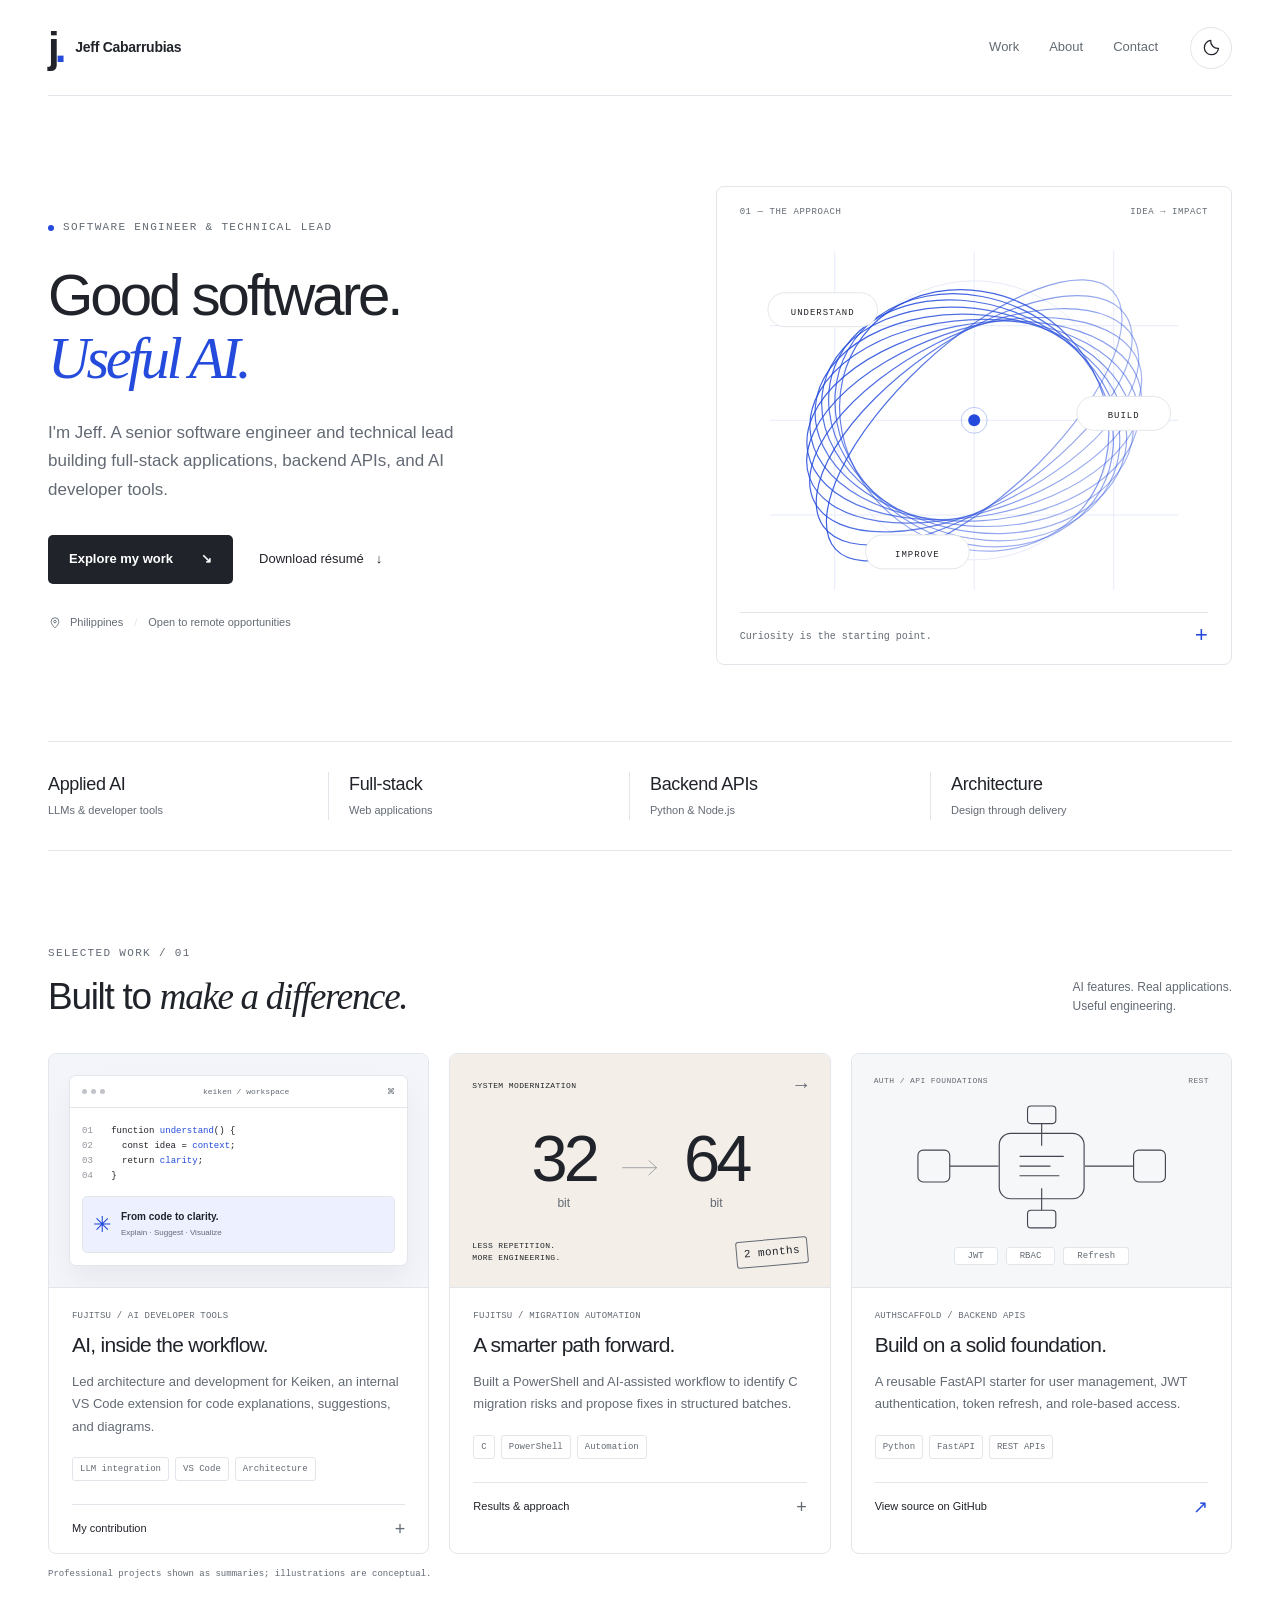
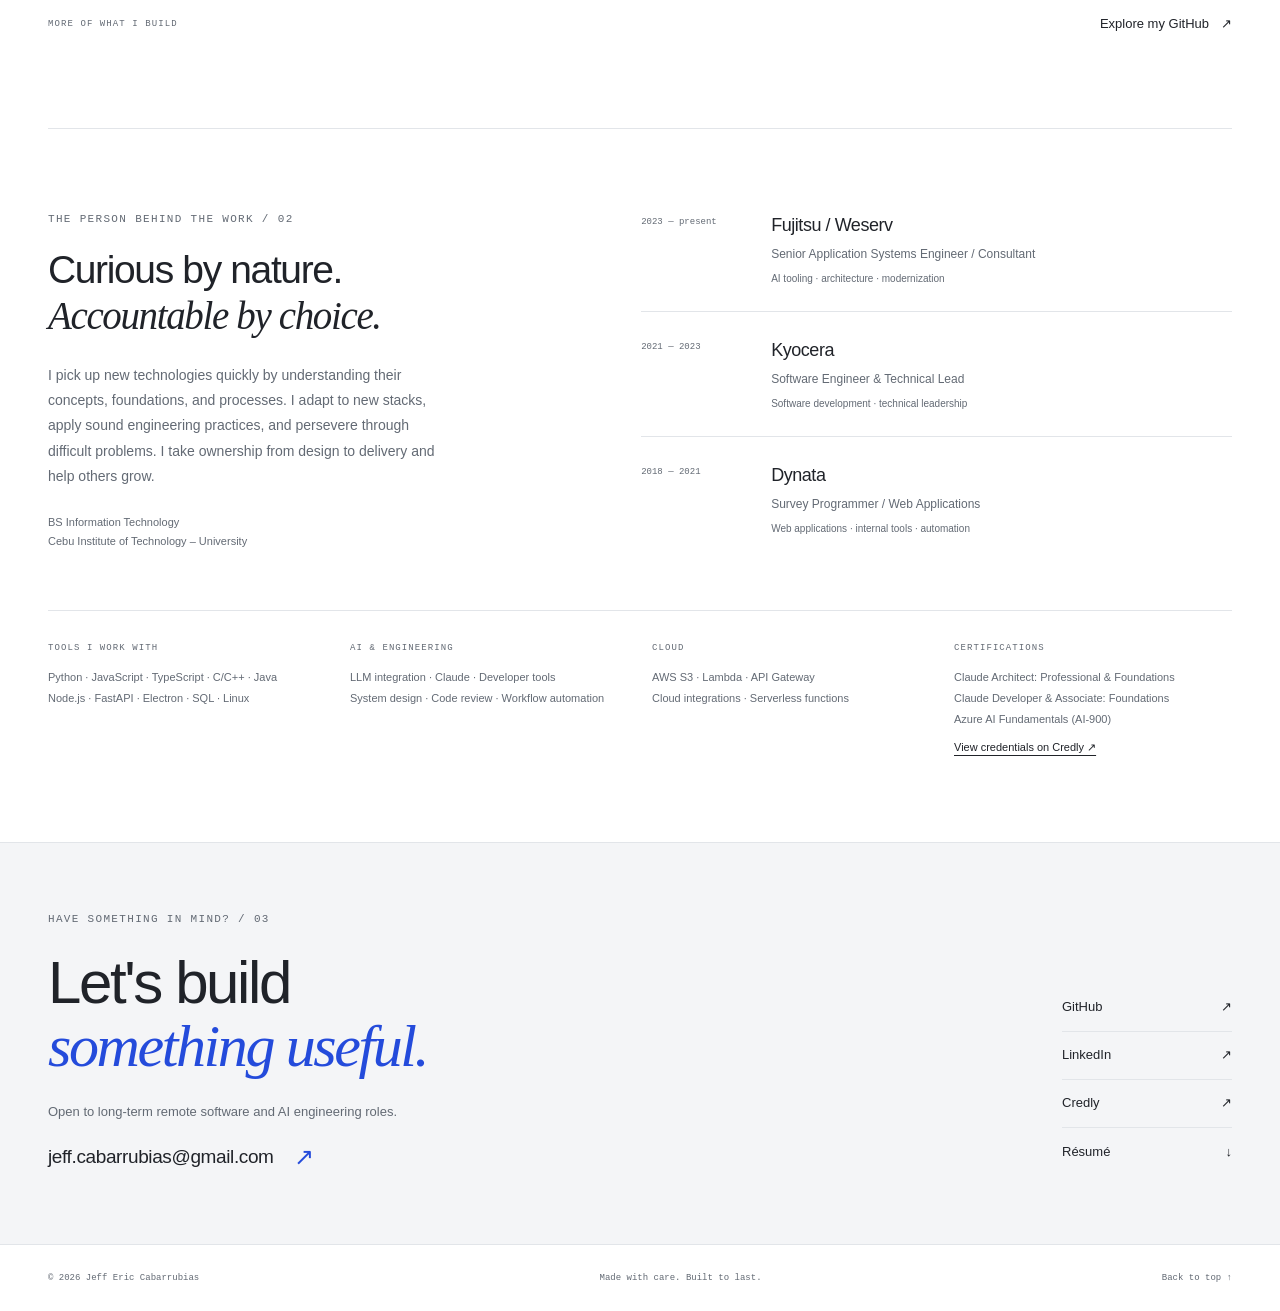
==== commit f81e246d: "Describe fast learning, adaptability, perseverance, and ownership" ====
--- a/docs/index.html
+++ b/docs/index.html
@@ -14,7 +14,7 @@
   <meta name="twitter:card" content="summary_large_image">
   <link rel="canonical" href="https://idealkingdom.github.io/idealkingdom/">
   <link rel="icon" href="assets/favicon.svg" type="image/svg+xml">
-  <link rel="stylesheet" href="styles.css">
+  <link rel="stylesheet" href="styles.css?v=3">
   <title>Jeff Cabarrubias — Software & AI Engineer</title>
   <script>
     try {
@@ -93,7 +93,7 @@
     </section>
 
     <section id="about" class="about-section wrap" aria-labelledby="about-title">
-      <div class="about-intro"><p class="eyebrow">The person behind the work / 02</p><h2 id="about-title">Curious by nature.<br><span class="serif">Accountable by choice.</span></h2><p>I learn the underlying concepts, then choose the right tools. My work spans web applications, systems programming, and AI. I stay hands-on, take ownership, and help others grow.</p><p class="education">BS Information Technology<br>Cebu Institute of Technology – University</p></div>
+      <div class="about-intro"><p class="eyebrow">The person behind the work / 02</p><h2 id="about-title">Curious by nature.<br><span class="serif">Accountable by choice.</span></h2><p>I pick up new technologies quickly by understanding their concepts, foundations, and processes. I adapt to new stacks, apply sound engineering practices, and persevere through difficult problems. I take ownership from design to delivery and help others grow.</p><p class="education">BS Information Technology<br>Cebu Institute of Technology – University</p></div>
       <div class="experience"><div class="experience-row"><span class="experience-date">2023 — present</span><div><h3>Fujitsu / Weserv</h3><p>Senior Application Systems Engineer / Consultant</p><span>AI tooling · architecture · modernization</span></div></div><div class="experience-row"><span class="experience-date">2021 — 2023</span><div><h3>Kyocera</h3><p>Software Engineer & Technical Lead</p><span>Software development · technical leadership</span></div></div><div class="experience-row"><span class="experience-date">2018 — 2021</span><div><h3>Dynata</h3><p>Survey Programmer / Web Applications</p><span>Web applications · internal tools · automation</span></div></div></div>
       <div class="toolbox"><div><p class="eyebrow">Tools I work with</p><p>Python · JavaScript · TypeScript · C/C++ · Java<br>Node.js · FastAPI · Electron · SQL · Linux</p></div><div><p class="eyebrow">AI & engineering</p><p>LLM integration · Claude · Developer tools<br>System design · Code review · Workflow automation</p></div><div><p class="eyebrow">Cloud</p><p>AWS S3 · Lambda · API Gateway<br>Cloud integrations · Serverless functions</p></div><div><p class="eyebrow">Certifications</p><p>Claude Architect: Professional & Foundations<br>Claude Developer & Associate: Foundations<br>Azure AI Fundamentals (AI-900)</p><a class="credential-link" href="https://www.credly.com/users/jeff-eric-cabarrubias/badges/credly" target="_blank" rel="noopener noreferrer">View credentials on Credly ↗</a></div></div>
     </section>
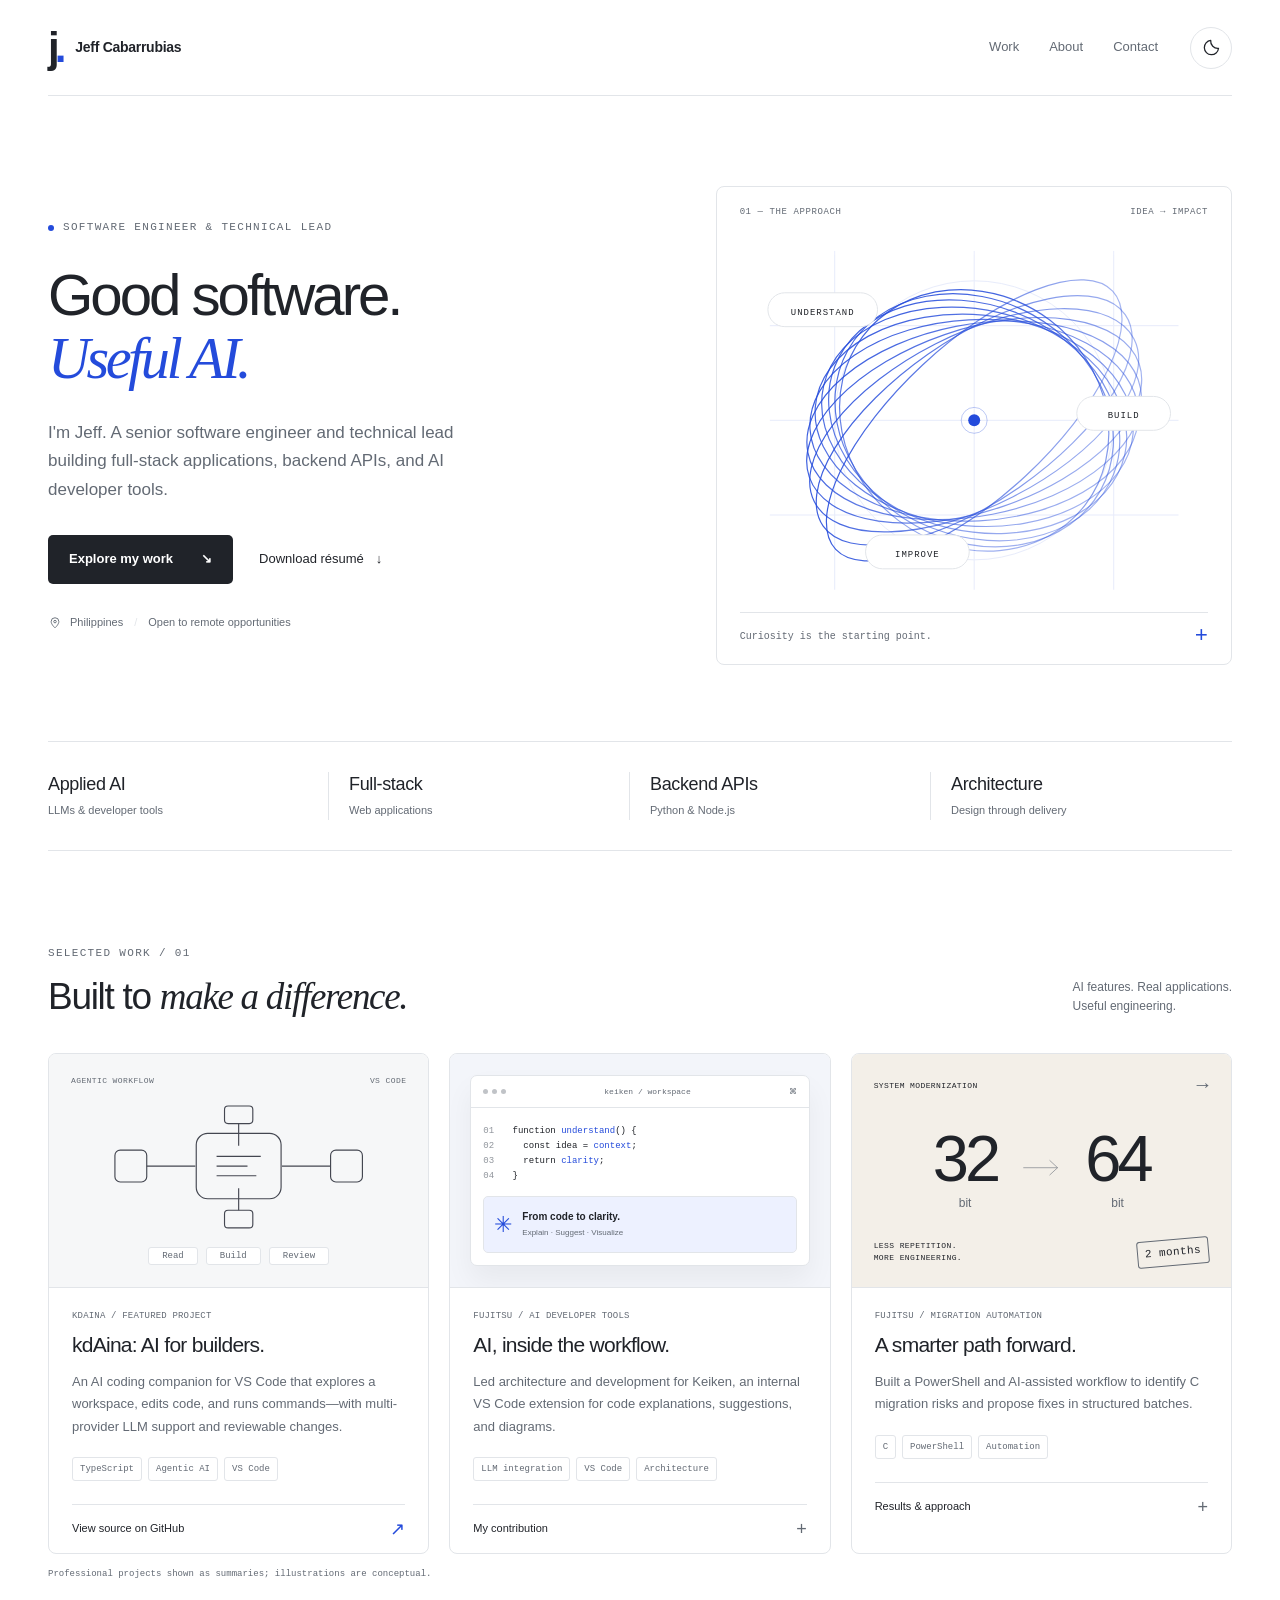
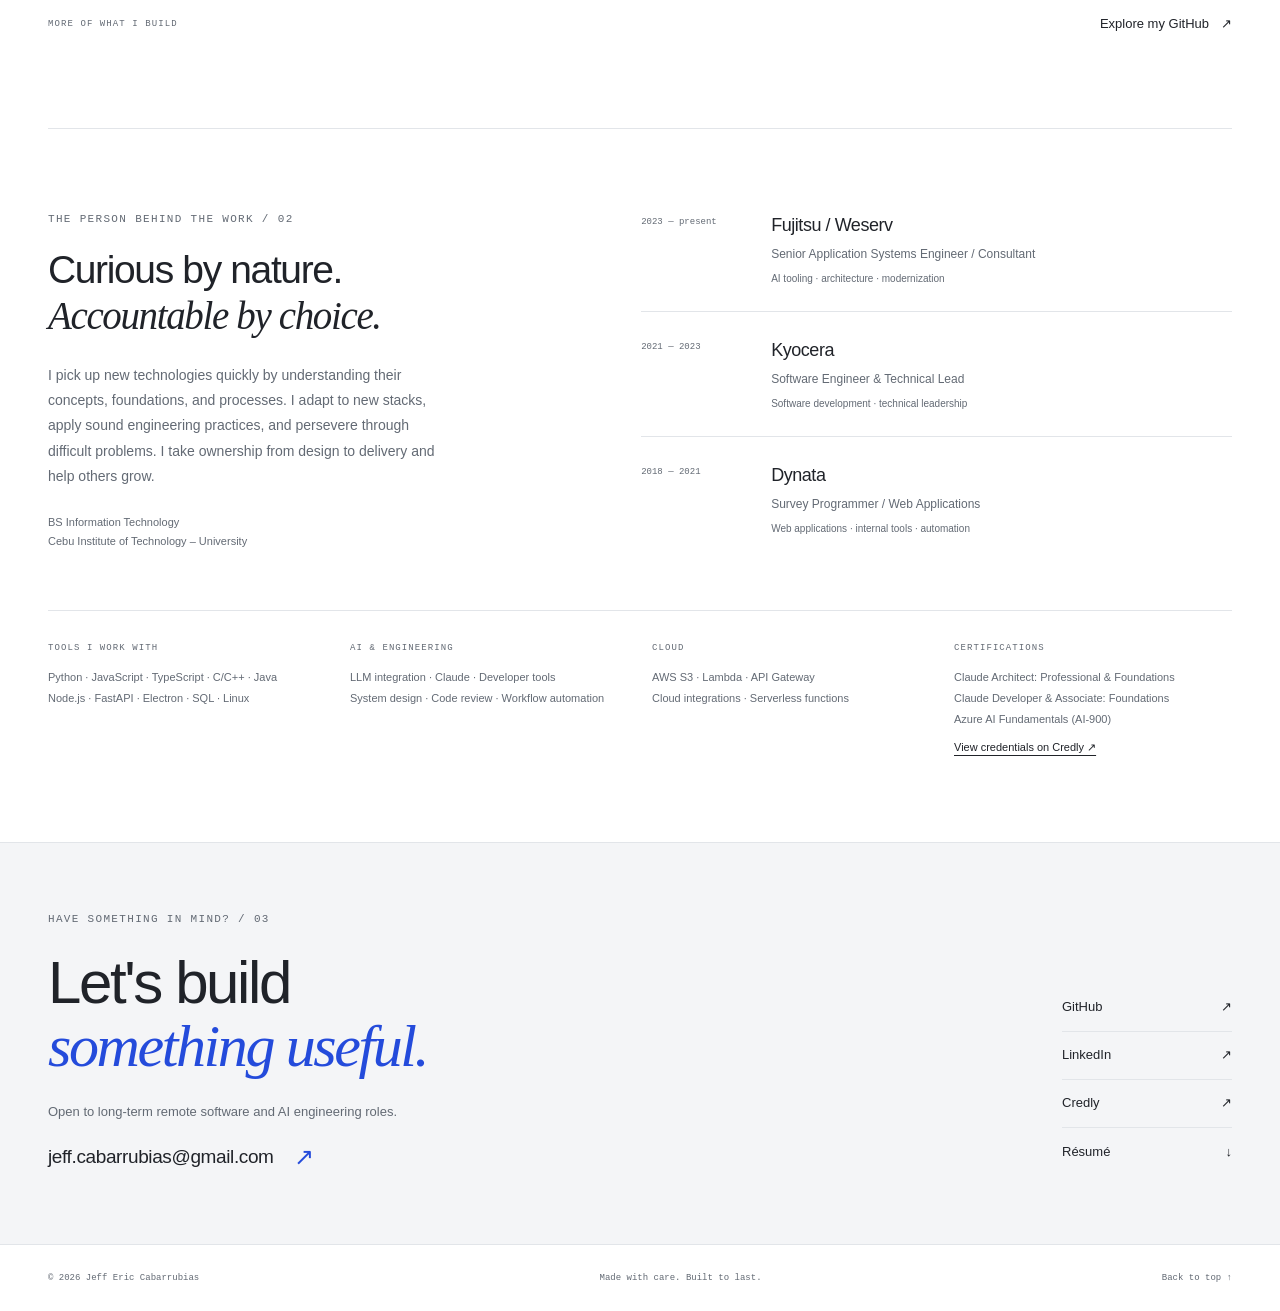
==== commit 2c9d4ab4: "Feature kdAina first and remove unfinished AuthScaffold showcase" ====
--- a/docs/index.html
+++ b/docs/index.html
@@ -73,6 +73,10 @@
       <div class="section-heading"><div><p class="eyebrow">Selected work / 01</p><h2 id="work-title">Built to <span class="serif">make a difference.</span></h2></div><p>AI features. Real applications.<br>Useful engineering.</p></div>
       <div class="case-grid">
         <article class="case-card">
+          <div class="case-art systems-art" aria-hidden="true"><div class="systems-top"><span>AGENTIC WORKFLOW</span><span>VS CODE</span></div><svg viewBox="0 0 340 155" class="systems-diagram"><path d="M66 77h55m98 0h55M170 29v25m0 48v25"/><rect x="122" y="40" width="96" height="74" rx="13"/><path d="M145 66h50m-50 11h35m-35 11h45"/><rect x="30" y="59" width="36" height="36" rx="6"/><rect x="274" y="59" width="36" height="36" rx="6"/><rect x="154" y="9" width="32" height="20" rx="4"/><rect x="154" y="127" width="32" height="20" rx="4"/></svg><div class="architecture-list"><span>Read</span><span>Build</span><span>Review</span></div></div>
+          <div class="case-body"><p class="project-meta">kdAina / Featured project</p><h3>kdAina: AI for builders.</h3><p>An AI coding companion for VS Code that explores a workspace, edits code, and runs commands—with multi-provider LLM support and reviewable changes.</p><div class="tags"><span>TypeScript</span><span>Agentic AI</span><span>VS Code</span></div><a class="case-source" href="https://github.com/idealkingdom/kdAina" target="_blank" rel="noopener noreferrer">View source on GitHub <span aria-hidden="true">↗</span></a></div>
+        </article>
+        <article class="case-card">
           <div class="case-art ai-art" aria-hidden="true">
             <div class="mini-editor"><div class="editor-bar"><span><i></i><i></i><i></i></span><span>keiken / workspace</span><span>⌘</span></div><div class="editor-body"><div class="code-lines"><span><b>01</b> function <em>understand</em>() {</span><span><b>02</b> &nbsp; const idea = <em>context</em>;</span><span><b>03</b> &nbsp; return <em>clarity</em>;</span><span><b>04</b> }</span></div><div class="ai-panel"><span class="ai-star">✳</span><div><strong>From code to clarity.</strong><span>Explain · Suggest · Visualize</span></div></div></div></div>
           </div>
@@ -81,10 +85,6 @@
         <article class="case-card">
           <div class="case-art migration-art" aria-hidden="true"><div class="migration-top"><span>SYSTEM MODERNIZATION</span><span>→</span></div><div class="bit-transfer"><span>32<span>bit</span></span><svg viewBox="0 0 70 34"><path d="M4 17h60M50 4l14 13-14 13"/></svg><span>64<span>bit</span></span></div><div class="migration-bottom"><span>LESS REPETITION.<br>MORE ENGINEERING.</span><span class="migration-stamp">2 months</span></div></div>
           <div class="case-body"><p class="project-meta">Fujitsu / Migration automation</p><h3>A smarter path forward.</h3><p>Built a PowerShell and AI-assisted workflow to identify C migration risks and propose fixes in structured batches.</p><div class="tags"><span>C</span><span>PowerShell</span><span>Automation</span></div><details><summary>Results & approach <span aria-hidden="true">+</span></summary><div class="case-detail">The team completed the project in 2 months against an initial 1–2 year estimate, saving approximately US$70k. I optimized batching and API usage; proposed fixes still needed engineering review and validation.</div></details></div>
-        </article>
-        <article class="case-card">
-          <div class="case-art systems-art" aria-hidden="true"><div class="systems-top"><span>AUTH / API FOUNDATIONS</span><span>REST</span></div><svg viewBox="0 0 340 155" class="systems-diagram"><path d="M66 77h55m98 0h55M170 29v25m0 48v25"/><rect x="122" y="40" width="96" height="74" rx="13"/><path d="M145 66h50m-50 11h35m-35 11h45"/><rect x="30" y="59" width="36" height="36" rx="6"/><rect x="274" y="59" width="36" height="36" rx="6"/><rect x="154" y="9" width="32" height="20" rx="4"/><rect x="154" y="127" width="32" height="20" rx="4"/></svg><div class="architecture-list"><span>JWT</span><span>RBAC</span><span>Refresh</span></div></div>
-          <div class="case-body"><p class="project-meta">AuthScaffold / Backend APIs</p><h3>Build on a solid foundation.</h3><p>A reusable FastAPI starter for user management, JWT authentication, token refresh, and role-based access.</p><div class="tags"><span>Python</span><span>FastAPI</span><span>REST APIs</span></div><a class="case-source" href="https://github.com/idealkingdom/rest-auth-scaffold-fastapi" target="_blank" rel="noopener noreferrer">View source on GitHub <span aria-hidden="true">↗</span></a></div>
         </article>
       </div>
       <p class="work-note">Professional projects shown as summaries; illustrations are conceptual.</p>
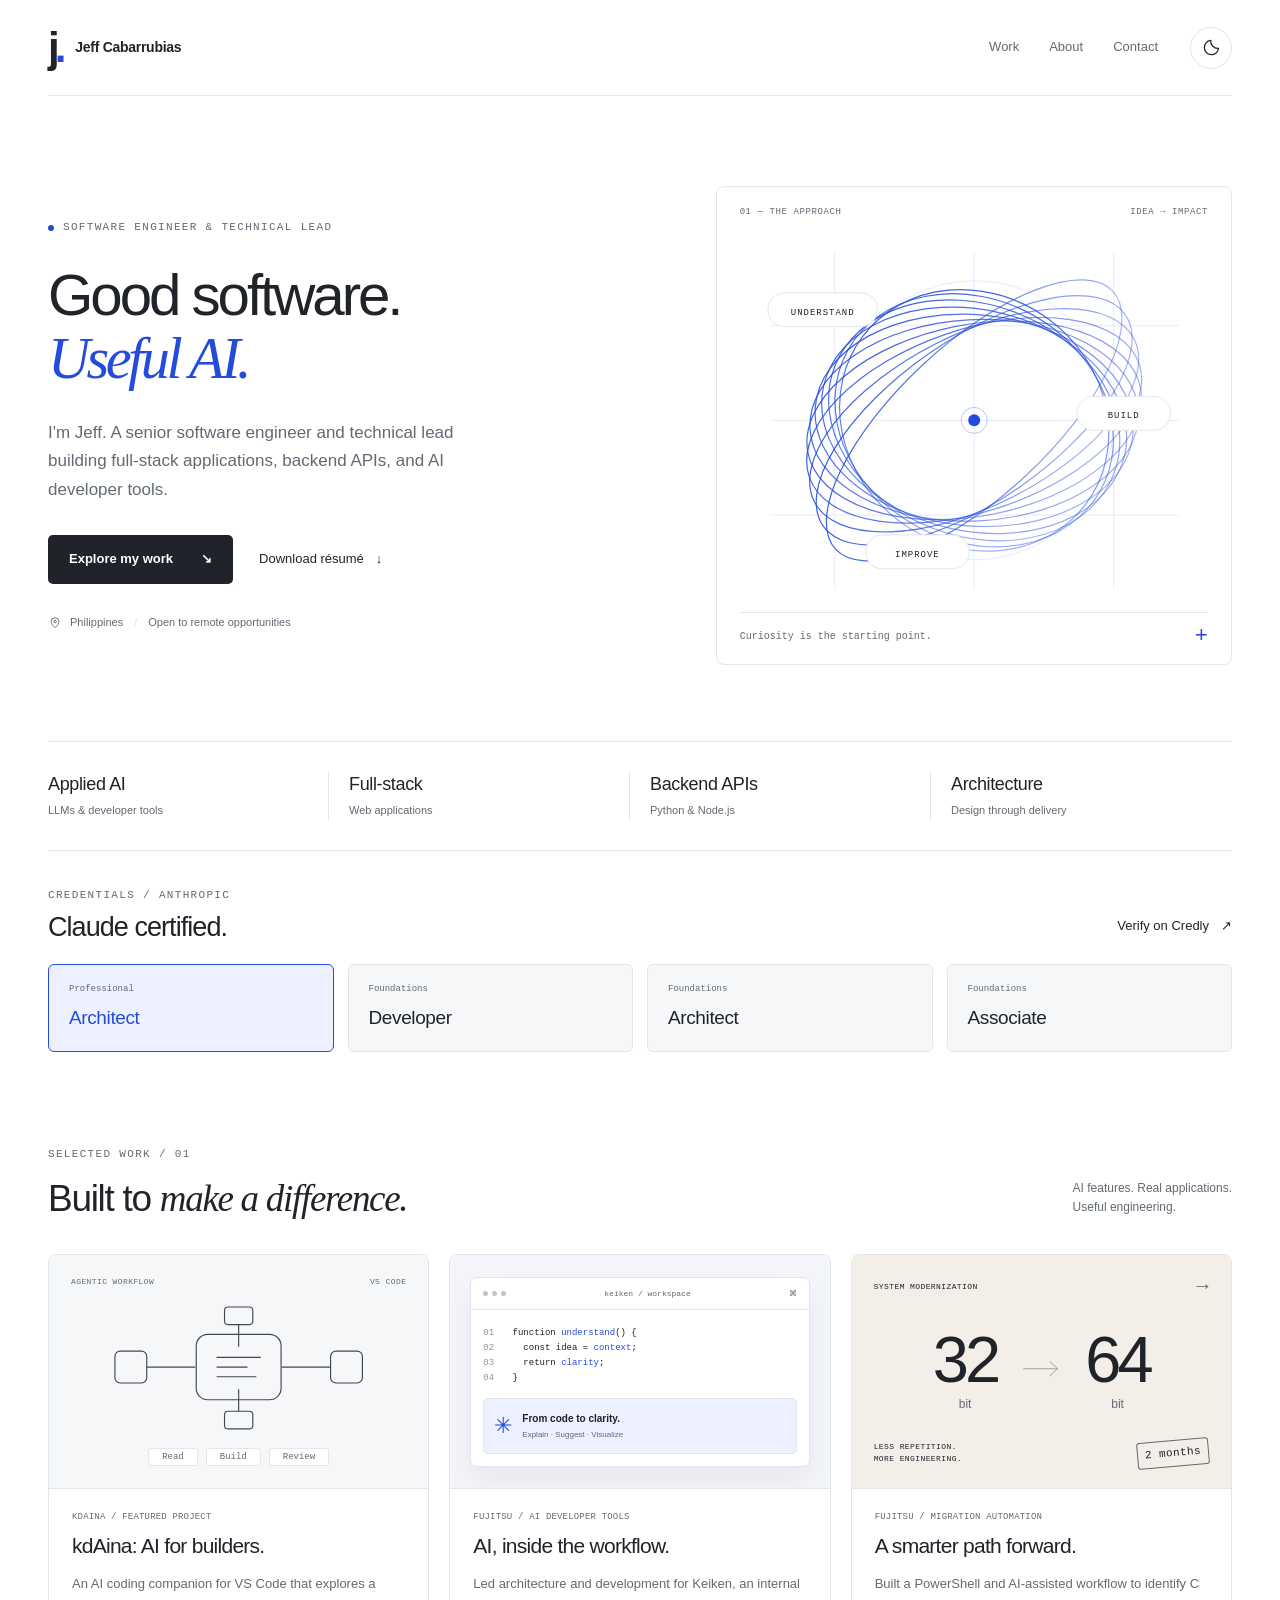
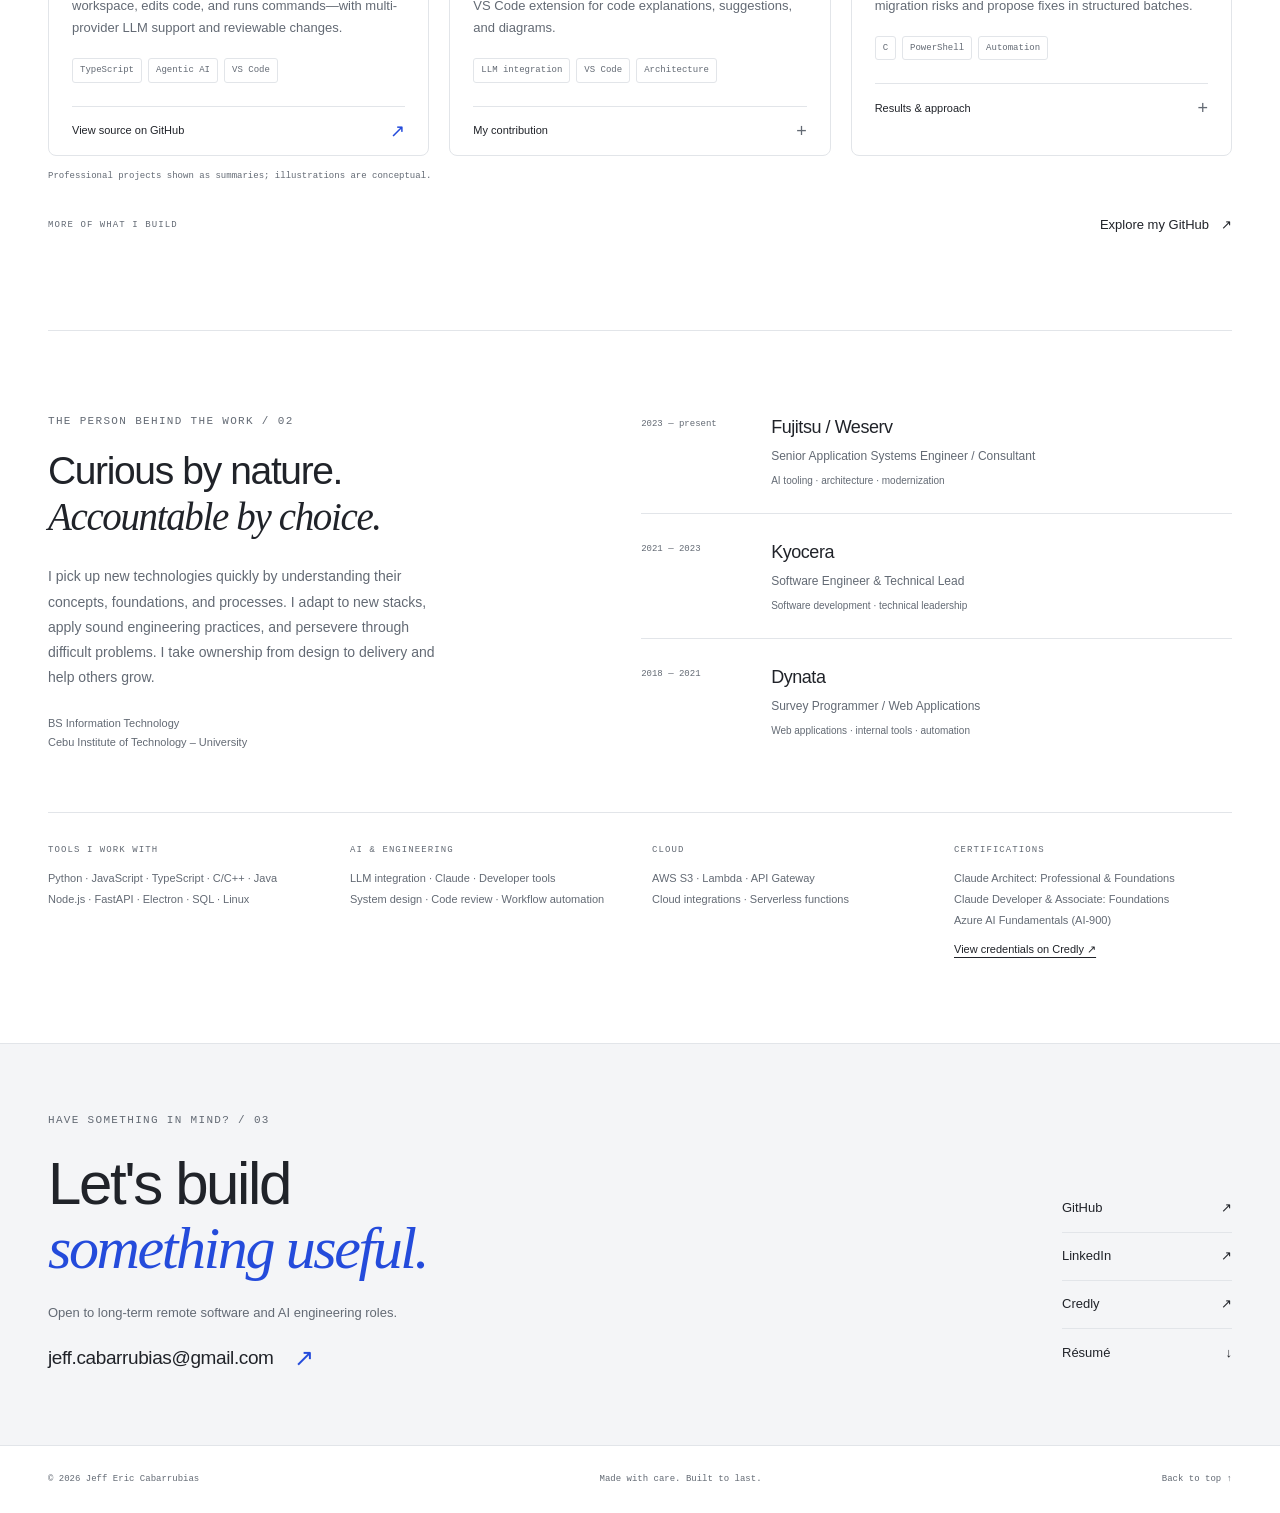
==== commit 4766cb66: "Highlight four Claude credentials with Credly verification" ====
--- a/docs/index.html
+++ b/docs/index.html
@@ -14,7 +14,7 @@
   <meta name="twitter:card" content="summary_large_image">
   <link rel="canonical" href="https://idealkingdom.github.io/idealkingdom/">
   <link rel="icon" href="assets/favicon.svg" type="image/svg+xml">
-  <link rel="stylesheet" href="styles.css?v=3">
+  <link rel="stylesheet" href="styles.css?v=4">
   <title>Jeff Cabarrubias — Software & AI Engineer</title>
   <script>
     try {
@@ -69,6 +69,11 @@
       <div><strong>Applied AI</strong><span>LLMs & developer tools</span></div><div><strong>Full-stack</strong><span>Web applications</span></div><div><strong>Backend APIs</strong><span>Python & Node.js</span></div><div><strong>Architecture</strong><span>Design through delivery</span></div>
     </div>
 
+    <section class="credentials-section wrap" aria-labelledby="credentials-title">
+      <div class="credentials-heading"><div><p class="eyebrow">Credentials / Anthropic</p><h2 id="credentials-title">Claude certified.</h2></div><a class="text-link" href="https://www.credly.com/users/jeff-eric-cabarrubias/badges/credly" target="_blank" rel="noopener noreferrer">Verify on Credly <span aria-hidden="true">↗</span></a></div>
+      <div class="credentials-grid"><div class="credential-card professional"><span>Professional</span><strong>Architect</strong></div><div class="credential-card"><span>Foundations</span><strong>Developer</strong></div><div class="credential-card"><span>Foundations</span><strong>Architect</strong></div><div class="credential-card"><span>Foundations</span><strong>Associate</strong></div></div>
+    </section>
+
     <section id="work" class="work-section wrap" aria-labelledby="work-title">
       <div class="section-heading"><div><p class="eyebrow">Selected work / 01</p><h2 id="work-title">Built to <span class="serif">make a difference.</span></h2></div><p>AI features. Real applications.<br>Useful engineering.</p></div>
       <div class="case-grid">
--- a/docs/styles.css
+++ b/docs/styles.css
@@ -21,3 +21,5 @@
 .proof-strip.capability-strip>div{display:block}.proof-strip.capability-strip strong{font-size:18px;line-height:1.4;letter-spacing:-.02em}.proof-strip.capability-strip span{display:block;margin-top:5px;font-size:11px}.case-source{display:flex;align-items:center;justify-content:space-between;gap:12px;border-top:1px solid var(--line);font-size:11px;min-height:48px;padding:15px 0}.case-source:hover{color:var(--accent)}.case-source>span{font-size:18px;line-height:1;color:var(--accent)}.more-code{display:flex;align-items:center;justify-content:space-between;gap:20px;margin-top:24px}.more-code .eyebrow{margin:0;font-size:9px}@media(max-width:600px){.case-source{font-size:12px;min-height:52px}.proof-strip.capability-strip strong{font-size:18px}.more-code{gap:10px}.more-code .eyebrow{font-size:8px}}
 
 .toolbox{grid-template-columns:repeat(4,minmax(0,1fr))}.toolbox div>p:not(.eyebrow){font-size:11px;color:var(--muted);line-height:1.9;margin:0}.credential-link{display:inline-block;margin-top:10px;font-size:11px;text-decoration:underline;text-underline-offset:4px}.credential-link:hover{color:var(--accent)}@media(max-width:1050px){.toolbox{grid-template-columns:repeat(2,minmax(0,1fr))}.toolbox>div:last-child{grid-column:auto}}@media(max-width:600px){.toolbox{grid-template-columns:1fr}.toolbox div>p:not(.eyebrow){font-size:12px}.contact-links{display:grid;grid-template-columns:repeat(2,minmax(0,1fr));gap:5px 25px}.contact-links a{justify-content:flex-start}}
+
+.credentials-section{padding-top:36px}.credentials-heading{display:flex;justify-content:space-between;align-items:flex-end;gap:20px;margin-bottom:20px}.credentials-heading .eyebrow{margin:0 0 8px}.credentials-heading h2{font-size:27px}.credentials-grid{display:grid;grid-template-columns:repeat(4,minmax(0,1fr));gap:14px}.credential-card{border:1px solid var(--line);border-radius:6px;padding:18px 20px;background:var(--surface)}.credential-card span{display:block;font:9px/1.5 var(--mono);color:var(--muted);margin-bottom:6px}.credential-card strong{font-size:19px;font-weight:500;letter-spacing:-.02em}.credential-card.professional{border-color:var(--accent);background:var(--accent-soft)}.credential-card.professional strong{color:var(--accent)}@media(max-width:600px){.credentials-section{padding-top:30px}.credentials-heading{align-items:center;gap:12px}.credentials-heading h2{font-size:24px}.credentials-heading .eyebrow{font-size:8px}.credentials-heading .text-link{font-size:10px}.credentials-grid{grid-template-columns:repeat(2,minmax(0,1fr));gap:10px}.credential-card{padding:16px}.credential-card strong{font-size:18px}}
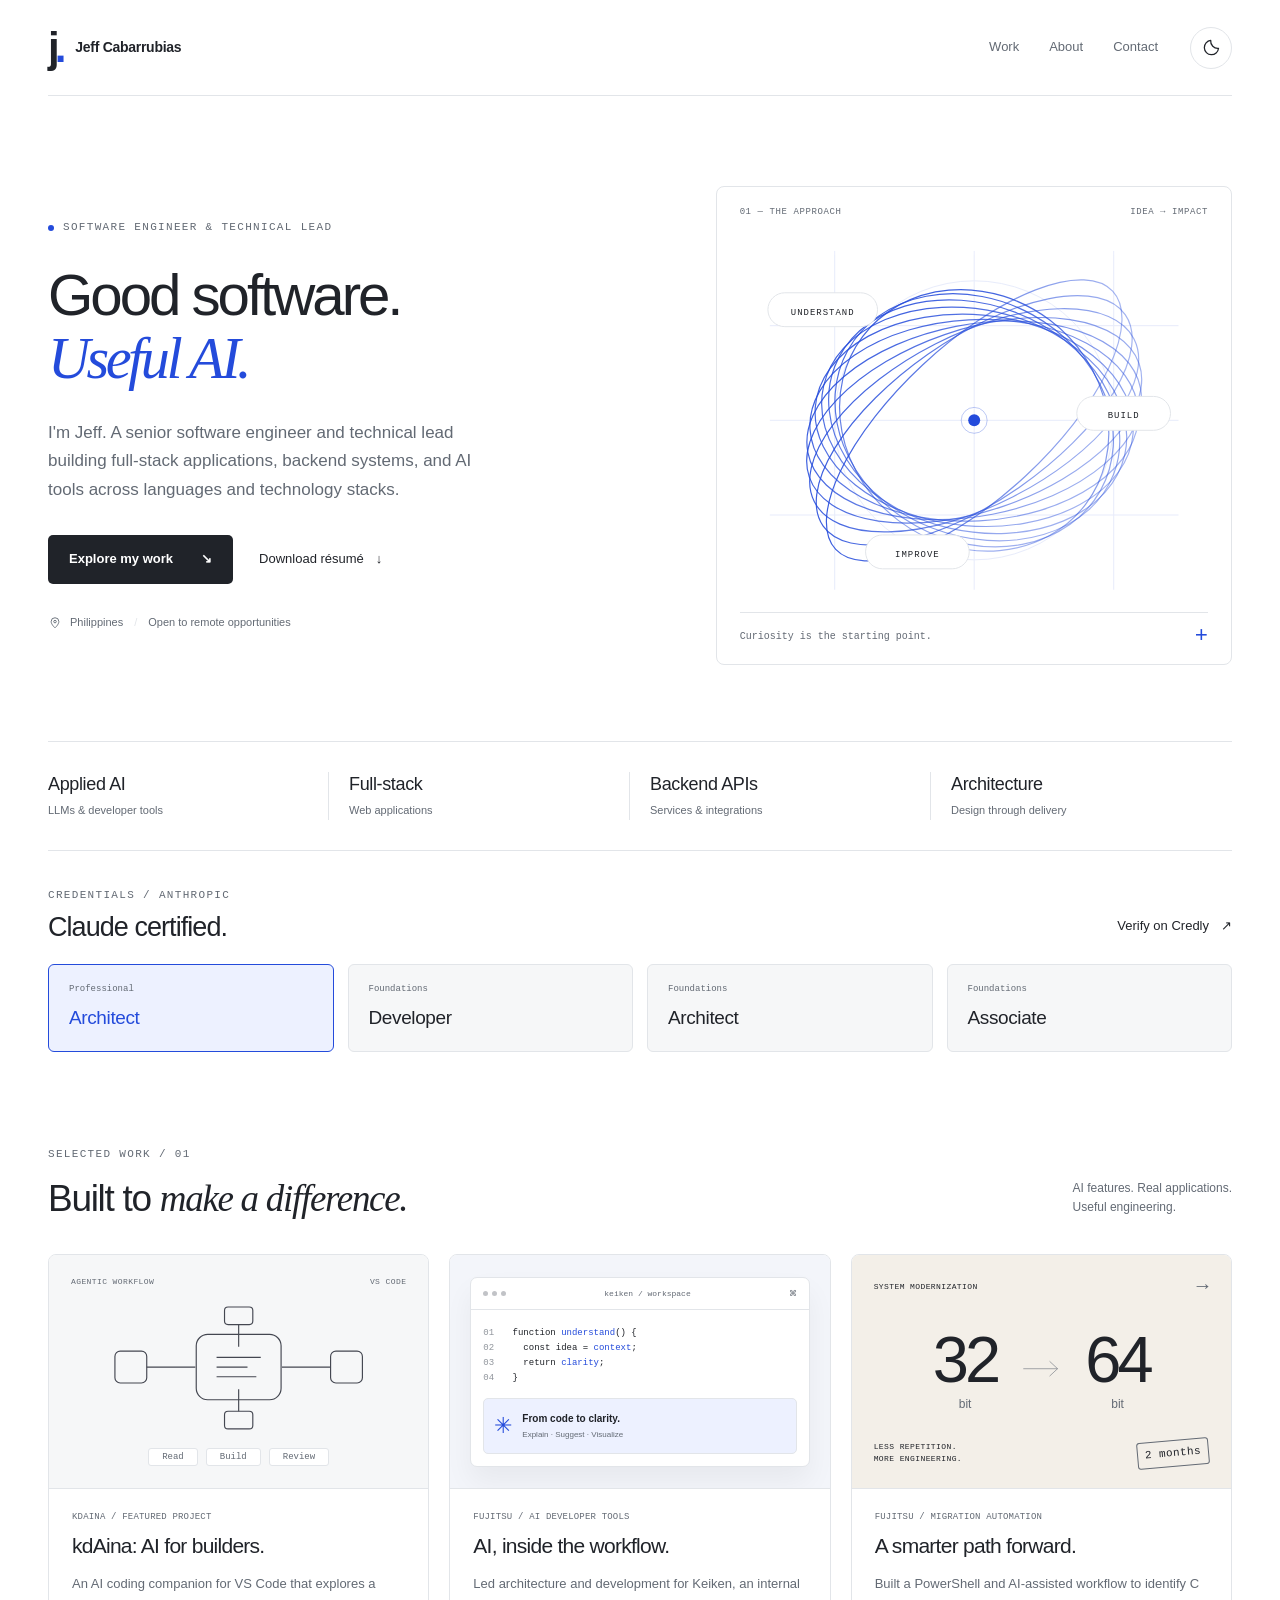
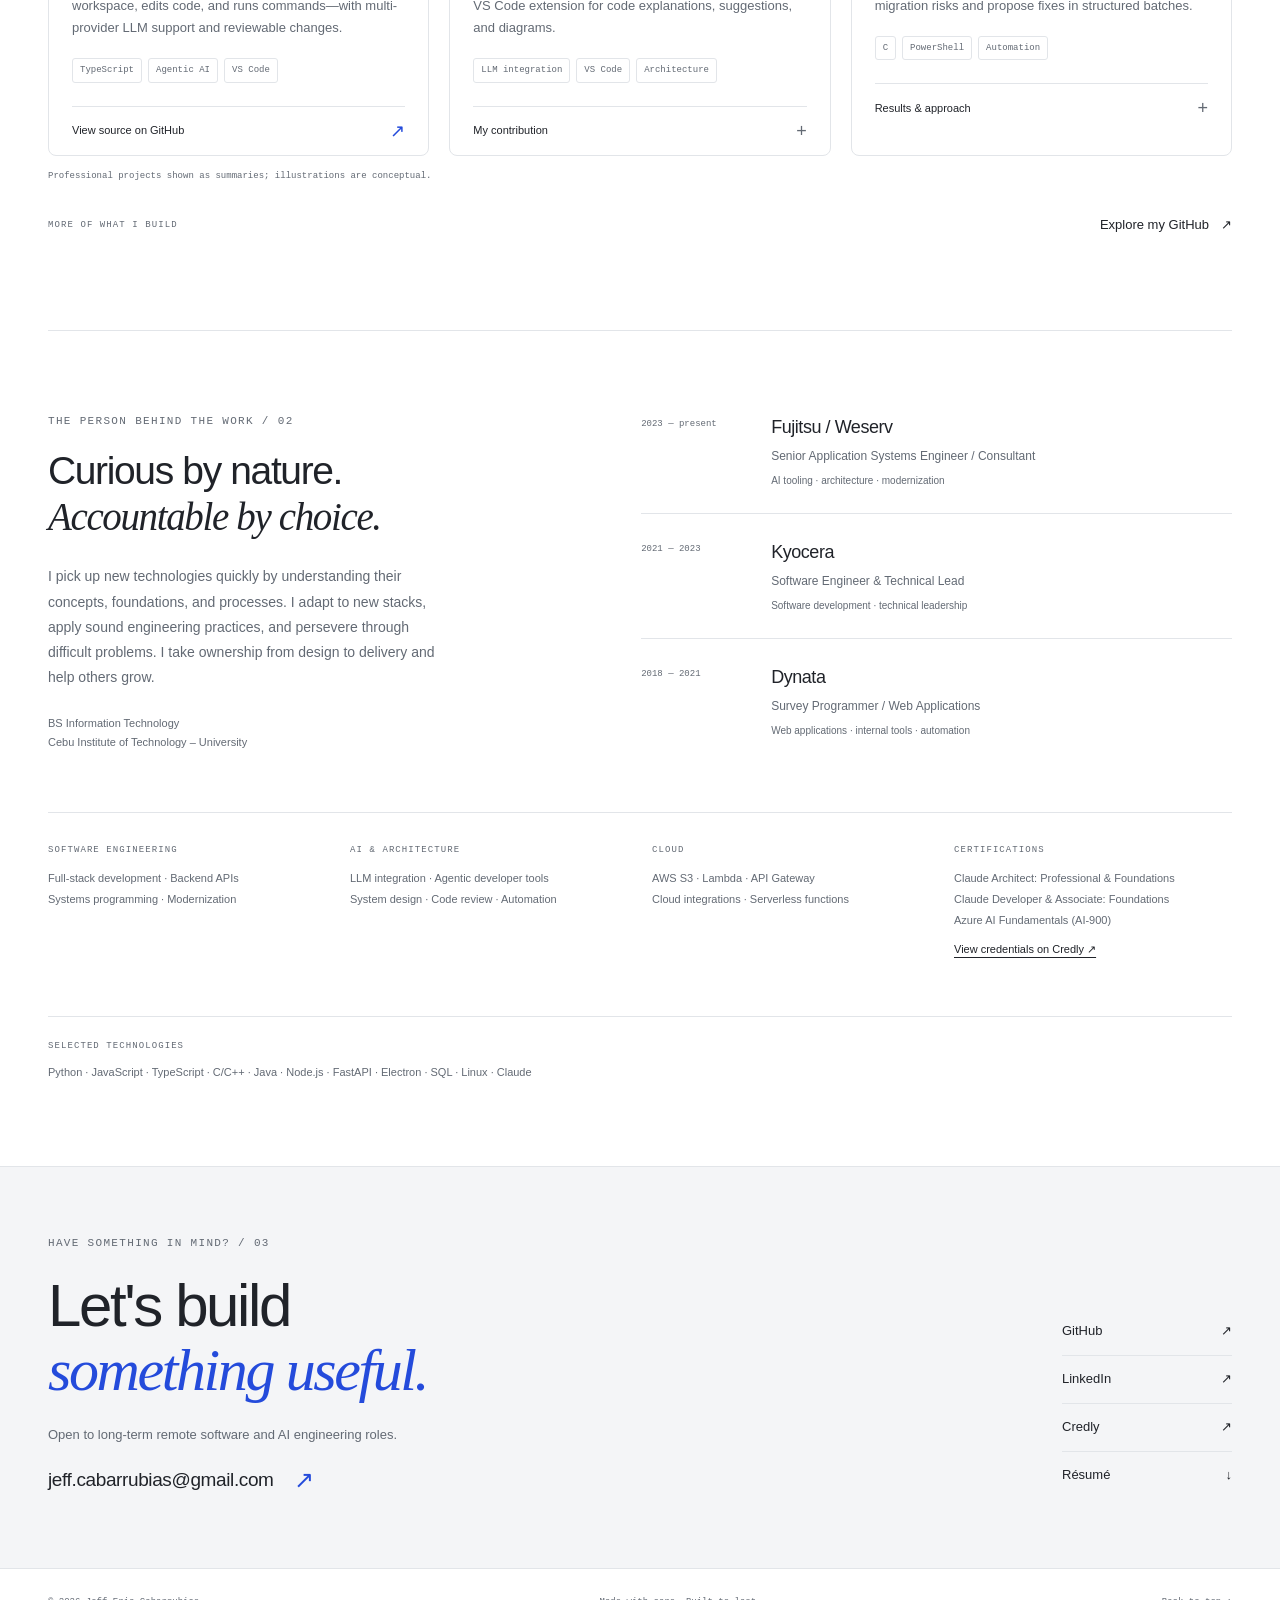
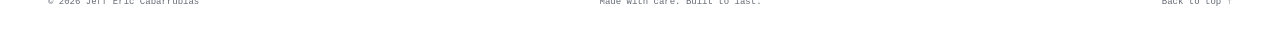
==== commit 70c130d4: "Lead with engineering capabilities and adaptability across stacks" ====
--- a/docs/index.html
+++ b/docs/index.html
@@ -14,7 +14,7 @@
   <meta name="twitter:card" content="summary_large_image">
   <link rel="canonical" href="https://idealkingdom.github.io/idealkingdom/">
   <link rel="icon" href="assets/favicon.svg" type="image/svg+xml">
-  <link rel="stylesheet" href="styles.css?v=4">
+  <link rel="stylesheet" href="styles.css?v=5">
   <title>Jeff Cabarrubias — Software & AI Engineer</title>
   <script>
     try {
@@ -46,7 +46,7 @@
       <div class="hero-copy">
         <p class="eyebrow"><span class="status-dot" aria-hidden="true"></span> Software engineer & technical lead</p>
         <h1 id="hero-title">Good software.<br><span class="serif accent">Useful AI.</span></h1>
-        <p class="hero-description">I'm Jeff. A senior software engineer and technical lead building full-stack applications, backend APIs, and AI developer tools.</p>
+        <p class="hero-description">I'm Jeff. A senior software engineer and technical lead building full-stack applications, backend systems, and AI tools across languages and technology stacks.</p>
         <div class="hero-actions"><a class="button primary" href="#work">Explore my work <span aria-hidden="true">↘</span></a><a class="text-link" href="assets/Jeff_Eric_Cabarrubias_Resume.pdf" download>Download résumé <span aria-hidden="true">↓</span></a></div>
         <p class="location"><svg viewBox="0 0 20 20" aria-hidden="true"><path d="M15.5 8c0 4-5.5 9-5.5 9S4.5 12 4.5 8a5.5 5.5 0 1 1 11 0Z"/><circle cx="10" cy="8" r="1.8"/></svg> Philippines <span aria-hidden="true">/</span> Open to remote opportunities</p>
       </div>
@@ -66,7 +66,7 @@
     </section>
 
     <div class="proof-strip capability-strip wrap" aria-label="Engineering focus">
-      <div><strong>Applied AI</strong><span>LLMs & developer tools</span></div><div><strong>Full-stack</strong><span>Web applications</span></div><div><strong>Backend APIs</strong><span>Python & Node.js</span></div><div><strong>Architecture</strong><span>Design through delivery</span></div>
+      <div><strong>Applied AI</strong><span>LLMs & developer tools</span></div><div><strong>Full-stack</strong><span>Web applications</span></div><div><strong>Backend APIs</strong><span>Services & integrations</span></div><div><strong>Architecture</strong><span>Design through delivery</span></div>
     </div>
 
     <section class="credentials-section wrap" aria-labelledby="credentials-title">
@@ -100,7 +100,8 @@
     <section id="about" class="about-section wrap" aria-labelledby="about-title">
       <div class="about-intro"><p class="eyebrow">The person behind the work / 02</p><h2 id="about-title">Curious by nature.<br><span class="serif">Accountable by choice.</span></h2><p>I pick up new technologies quickly by understanding their concepts, foundations, and processes. I adapt to new stacks, apply sound engineering practices, and persevere through difficult problems. I take ownership from design to delivery and help others grow.</p><p class="education">BS Information Technology<br>Cebu Institute of Technology – University</p></div>
       <div class="experience"><div class="experience-row"><span class="experience-date">2023 — present</span><div><h3>Fujitsu / Weserv</h3><p>Senior Application Systems Engineer / Consultant</p><span>AI tooling · architecture · modernization</span></div></div><div class="experience-row"><span class="experience-date">2021 — 2023</span><div><h3>Kyocera</h3><p>Software Engineer & Technical Lead</p><span>Software development · technical leadership</span></div></div><div class="experience-row"><span class="experience-date">2018 — 2021</span><div><h3>Dynata</h3><p>Survey Programmer / Web Applications</p><span>Web applications · internal tools · automation</span></div></div></div>
-      <div class="toolbox"><div><p class="eyebrow">Tools I work with</p><p>Python · JavaScript · TypeScript · C/C++ · Java<br>Node.js · FastAPI · Electron · SQL · Linux</p></div><div><p class="eyebrow">AI & engineering</p><p>LLM integration · Claude · Developer tools<br>System design · Code review · Workflow automation</p></div><div><p class="eyebrow">Cloud</p><p>AWS S3 · Lambda · API Gateway<br>Cloud integrations · Serverless functions</p></div><div><p class="eyebrow">Certifications</p><p>Claude Architect: Professional & Foundations<br>Claude Developer & Associate: Foundations<br>Azure AI Fundamentals (AI-900)</p><a class="credential-link" href="https://www.credly.com/users/jeff-eric-cabarrubias/badges/credly" target="_blank" rel="noopener noreferrer">View credentials on Credly ↗</a></div></div>
+      <div class="toolbox"><div><p class="eyebrow">Software engineering</p><p>Full-stack development · Backend APIs<br>Systems programming · Modernization</p></div><div><p class="eyebrow">AI & architecture</p><p>LLM integration · Agentic developer tools<br>System design · Code review · Automation</p></div><div><p class="eyebrow">Cloud</p><p>AWS S3 · Lambda · API Gateway<br>Cloud integrations · Serverless functions</p></div><div><p class="eyebrow">Certifications</p><p>Claude Architect: Professional & Foundations<br>Claude Developer & Associate: Foundations<br>Azure AI Fundamentals (AI-900)</p><a class="credential-link" href="https://www.credly.com/users/jeff-eric-cabarrubias/badges/credly" target="_blank" rel="noopener noreferrer">View credentials on Credly ↗</a></div></div>
+      <p class="technology-note"><span>Selected technologies</span> Python · JavaScript · TypeScript · C/C++ · Java · Node.js · FastAPI · Electron · SQL · Linux · Claude</p>
     </section>
 
     <section id="contact" class="contact-section" aria-labelledby="contact-title"><div class="wrap contact-inner"><div><p class="eyebrow">Have something in mind? / 03</p><h2 id="contact-title">Let's build<br><span class="serif">something useful.</span></h2><p>Open to long-term remote software and AI engineering roles.</p><a class="contact-email" href="mailto:jeff.cabarrubias@gmail.com">jeff.cabarrubias@gmail.com <span aria-hidden="true">↗</span></a></div><div class="contact-links"><a href="https://github.com/idealkingdom" target="_blank" rel="noopener noreferrer">GitHub <span aria-hidden="true">↗</span></a><a href="https://www.linkedin.com/in/jeff-eric-cabarrubias-9a2271164/" target="_blank" rel="noopener noreferrer">LinkedIn <span aria-hidden="true">↗</span></a><a href="https://www.credly.com/users/jeff-eric-cabarrubias/badges/credly" target="_blank" rel="noopener noreferrer">Credly <span aria-hidden="true">↗</span></a><a href="assets/Jeff_Eric_Cabarrubias_Resume.pdf" download>Résumé <span aria-hidden="true">↓</span></a></div></div></section>
--- a/docs/styles.css
+++ b/docs/styles.css
@@ -23,3 +23,5 @@
 .toolbox{grid-template-columns:repeat(4,minmax(0,1fr))}.toolbox div>p:not(.eyebrow){font-size:11px;color:var(--muted);line-height:1.9;margin:0}.credential-link{display:inline-block;margin-top:10px;font-size:11px;text-decoration:underline;text-underline-offset:4px}.credential-link:hover{color:var(--accent)}@media(max-width:1050px){.toolbox{grid-template-columns:repeat(2,minmax(0,1fr))}.toolbox>div:last-child{grid-column:auto}}@media(max-width:600px){.toolbox{grid-template-columns:1fr}.toolbox div>p:not(.eyebrow){font-size:12px}.contact-links{display:grid;grid-template-columns:repeat(2,minmax(0,1fr));gap:5px 25px}.contact-links a{justify-content:flex-start}}
 
 .credentials-section{padding-top:36px}.credentials-heading{display:flex;justify-content:space-between;align-items:flex-end;gap:20px;margin-bottom:20px}.credentials-heading .eyebrow{margin:0 0 8px}.credentials-heading h2{font-size:27px}.credentials-grid{display:grid;grid-template-columns:repeat(4,minmax(0,1fr));gap:14px}.credential-card{border:1px solid var(--line);border-radius:6px;padding:18px 20px;background:var(--surface)}.credential-card span{display:block;font:9px/1.5 var(--mono);color:var(--muted);margin-bottom:6px}.credential-card strong{font-size:19px;font-weight:500;letter-spacing:-.02em}.credential-card.professional{border-color:var(--accent);background:var(--accent-soft)}.credential-card.professional strong{color:var(--accent)}@media(max-width:600px){.credentials-section{padding-top:30px}.credentials-heading{align-items:center;gap:12px}.credentials-heading h2{font-size:24px}.credentials-heading .eyebrow{font-size:8px}.credentials-heading .text-link{font-size:10px}.credentials-grid{grid-template-columns:repeat(2,minmax(0,1fr));gap:10px}.credential-card{padding:16px}.credential-card strong{font-size:18px}}
+
+.technology-note{grid-column:1/-1;border-top:1px solid var(--line);padding-top:22px;margin:0;font-size:11px;line-height:1.9;color:var(--muted)}.technology-note>span{display:block;font:9px/1.6 var(--mono);text-transform:uppercase;letter-spacing:.12em;margin-bottom:8px}@media(max-width:600px){.technology-note{font-size:12px}}
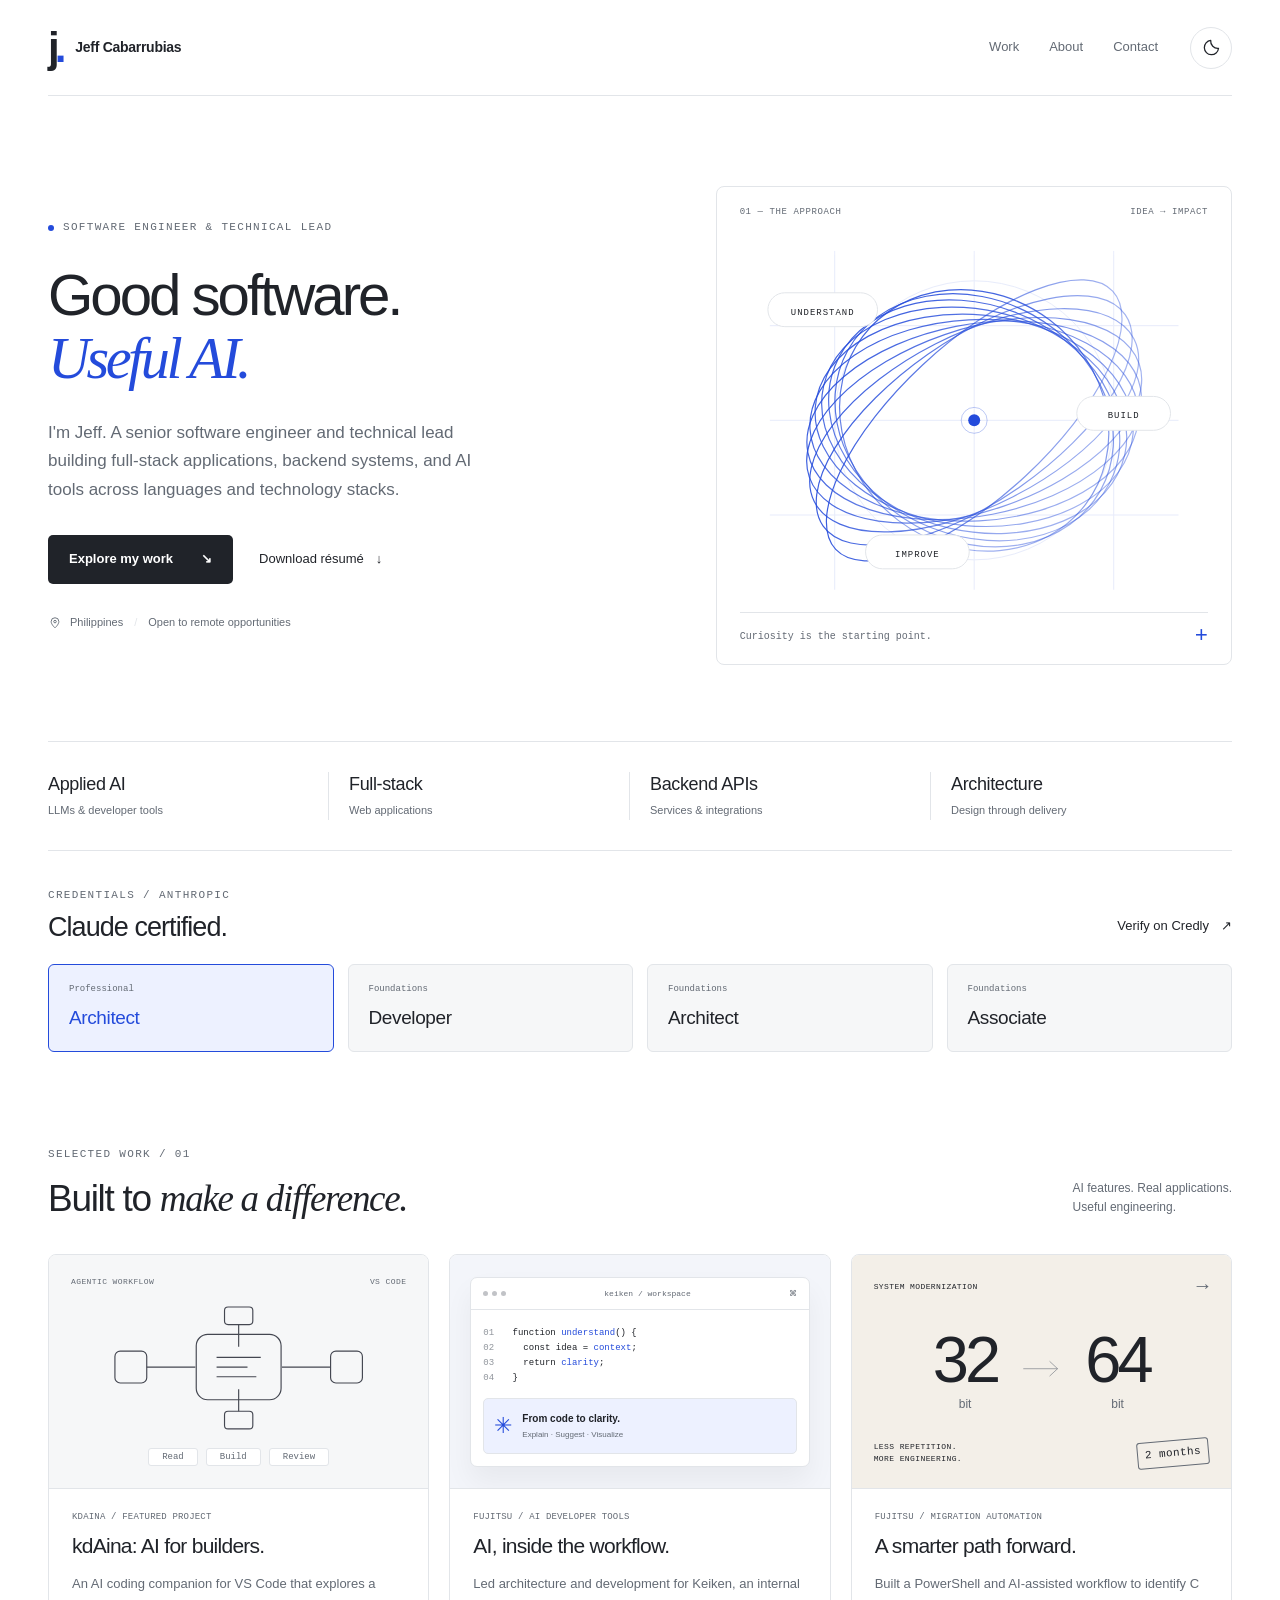
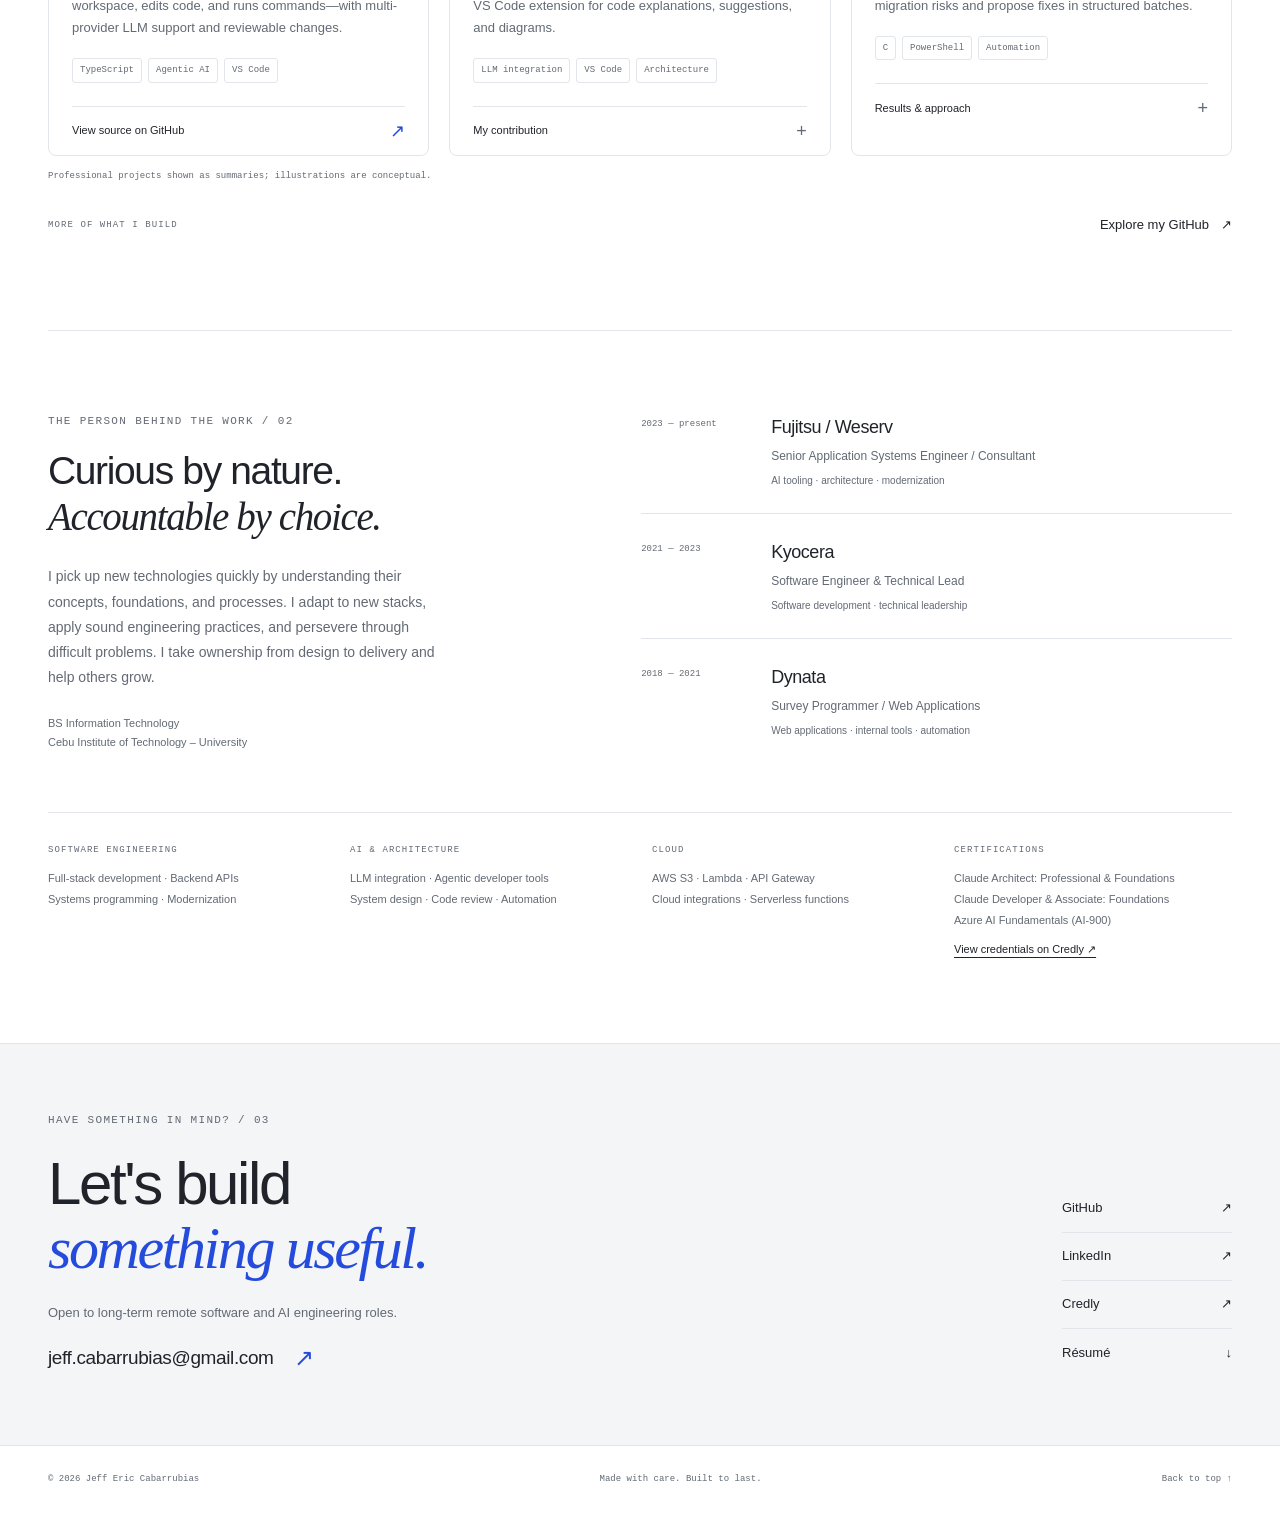
==== commit 21d9f307: "Remove Selected technologies section from portfolio" ====
--- a/docs/index.html
+++ b/docs/index.html
@@ -101,7 +101,6 @@
       <div class="about-intro"><p class="eyebrow">The person behind the work / 02</p><h2 id="about-title">Curious by nature.<br><span class="serif">Accountable by choice.</span></h2><p>I pick up new technologies quickly by understanding their concepts, foundations, and processes. I adapt to new stacks, apply sound engineering practices, and persevere through difficult problems. I take ownership from design to delivery and help others grow.</p><p class="education">BS Information Technology<br>Cebu Institute of Technology – University</p></div>
       <div class="experience"><div class="experience-row"><span class="experience-date">2023 — present</span><div><h3>Fujitsu / Weserv</h3><p>Senior Application Systems Engineer / Consultant</p><span>AI tooling · architecture · modernization</span></div></div><div class="experience-row"><span class="experience-date">2021 — 2023</span><div><h3>Kyocera</h3><p>Software Engineer & Technical Lead</p><span>Software development · technical leadership</span></div></div><div class="experience-row"><span class="experience-date">2018 — 2021</span><div><h3>Dynata</h3><p>Survey Programmer / Web Applications</p><span>Web applications · internal tools · automation</span></div></div></div>
       <div class="toolbox"><div><p class="eyebrow">Software engineering</p><p>Full-stack development · Backend APIs<br>Systems programming · Modernization</p></div><div><p class="eyebrow">AI & architecture</p><p>LLM integration · Agentic developer tools<br>System design · Code review · Automation</p></div><div><p class="eyebrow">Cloud</p><p>AWS S3 · Lambda · API Gateway<br>Cloud integrations · Serverless functions</p></div><div><p class="eyebrow">Certifications</p><p>Claude Architect: Professional & Foundations<br>Claude Developer & Associate: Foundations<br>Azure AI Fundamentals (AI-900)</p><a class="credential-link" href="https://www.credly.com/users/jeff-eric-cabarrubias/badges/credly" target="_blank" rel="noopener noreferrer">View credentials on Credly ↗</a></div></div>
-      <p class="technology-note"><span>Selected technologies</span> Python · JavaScript · TypeScript · C/C++ · Java · Node.js · FastAPI · Electron · SQL · Linux · Claude</p>
     </section>
 
     <section id="contact" class="contact-section" aria-labelledby="contact-title"><div class="wrap contact-inner"><div><p class="eyebrow">Have something in mind? / 03</p><h2 id="contact-title">Let's build<br><span class="serif">something useful.</span></h2><p>Open to long-term remote software and AI engineering roles.</p><a class="contact-email" href="mailto:jeff.cabarrubias@gmail.com">jeff.cabarrubias@gmail.com <span aria-hidden="true">↗</span></a></div><div class="contact-links"><a href="https://github.com/idealkingdom" target="_blank" rel="noopener noreferrer">GitHub <span aria-hidden="true">↗</span></a><a href="https://www.linkedin.com/in/jeff-eric-cabarrubias-9a2271164/" target="_blank" rel="noopener noreferrer">LinkedIn <span aria-hidden="true">↗</span></a><a href="https://www.credly.com/users/jeff-eric-cabarrubias/badges/credly" target="_blank" rel="noopener noreferrer">Credly <span aria-hidden="true">↗</span></a><a href="assets/Jeff_Eric_Cabarrubias_Resume.pdf" download>Résumé <span aria-hidden="true">↓</span></a></div></div></section>
